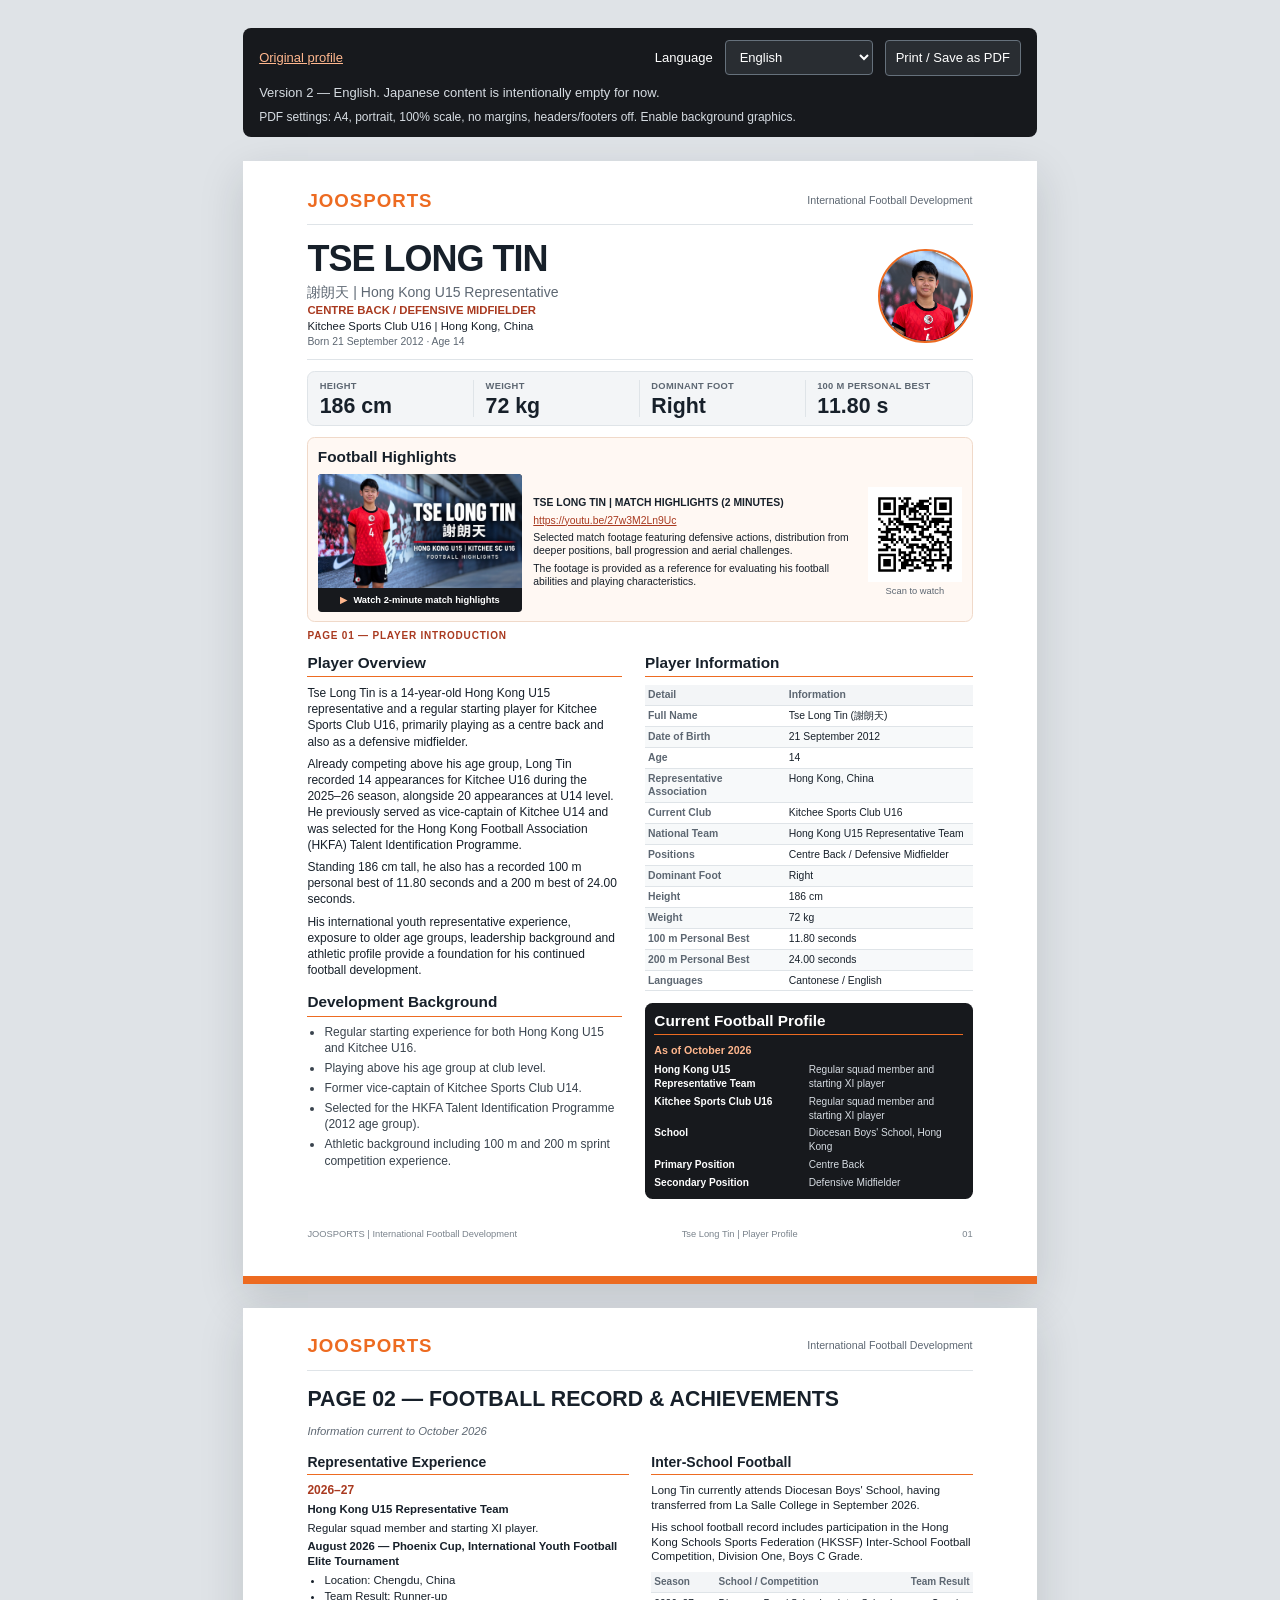
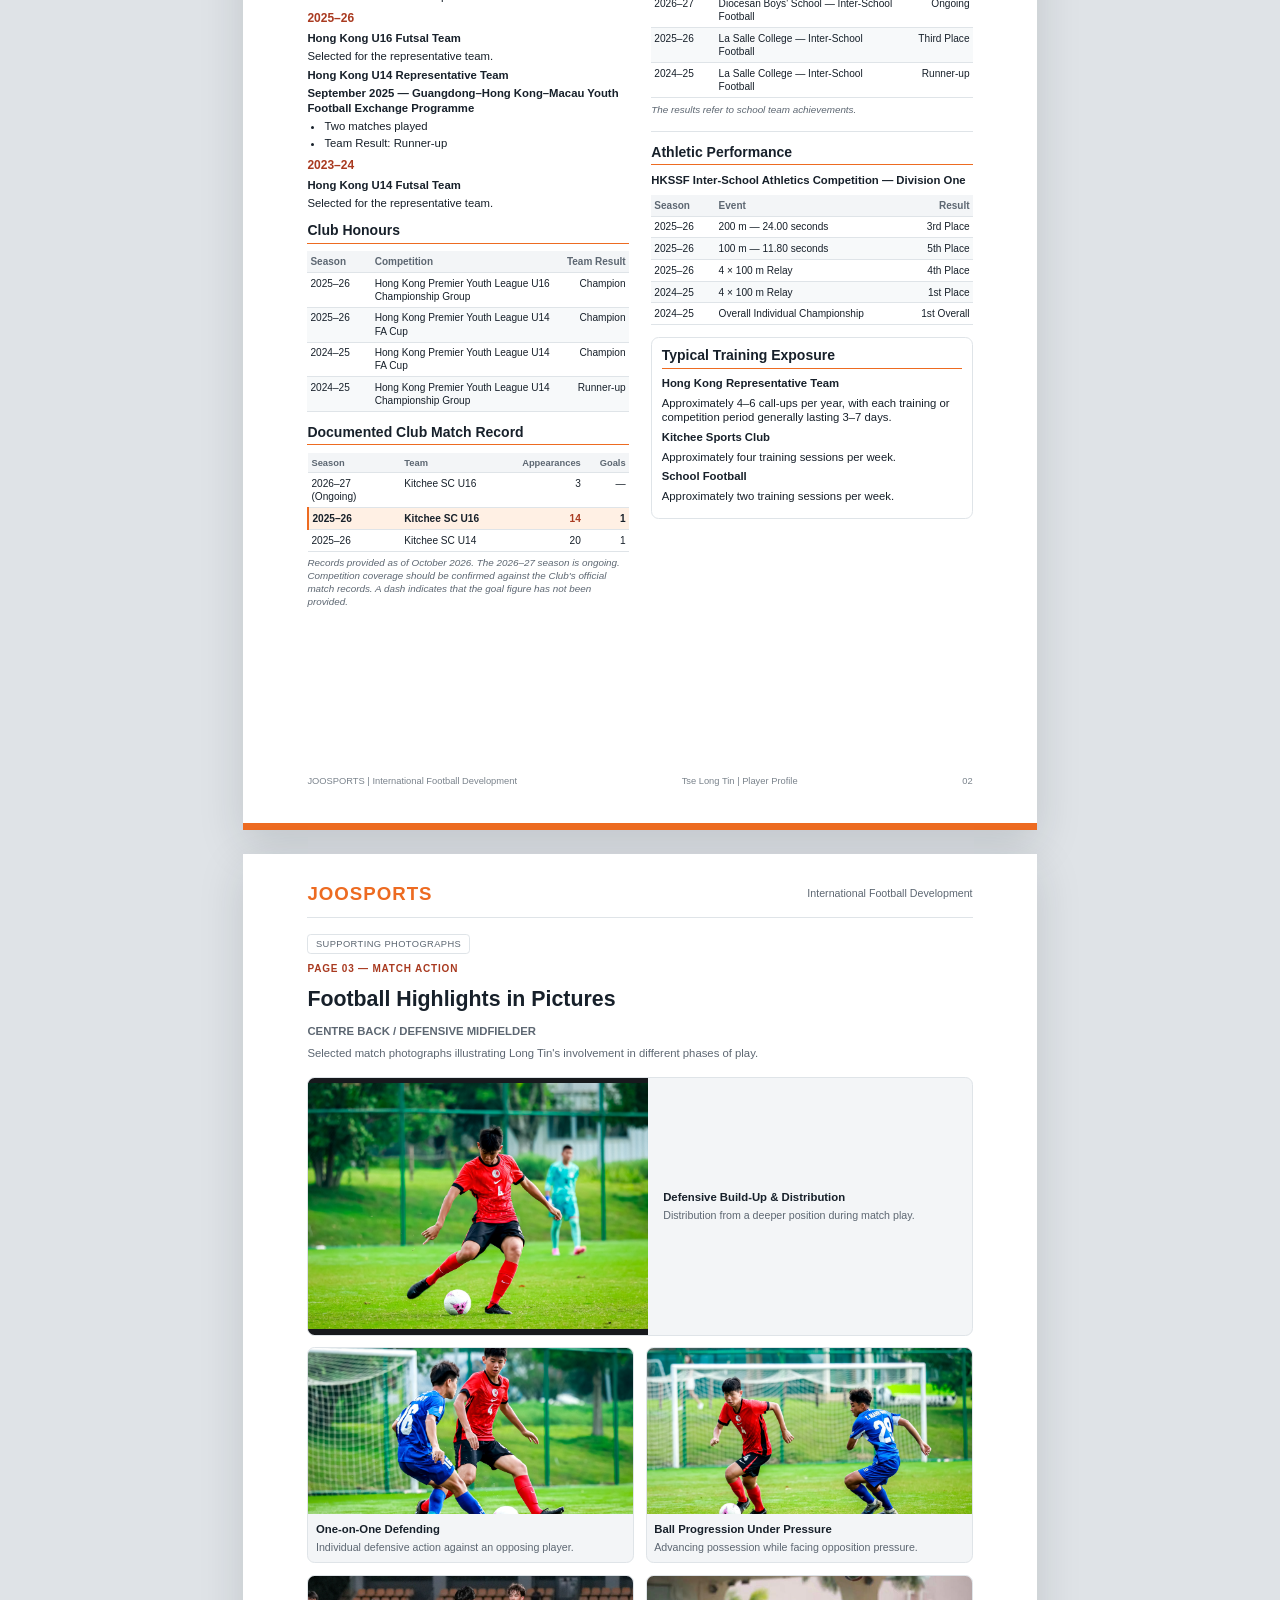
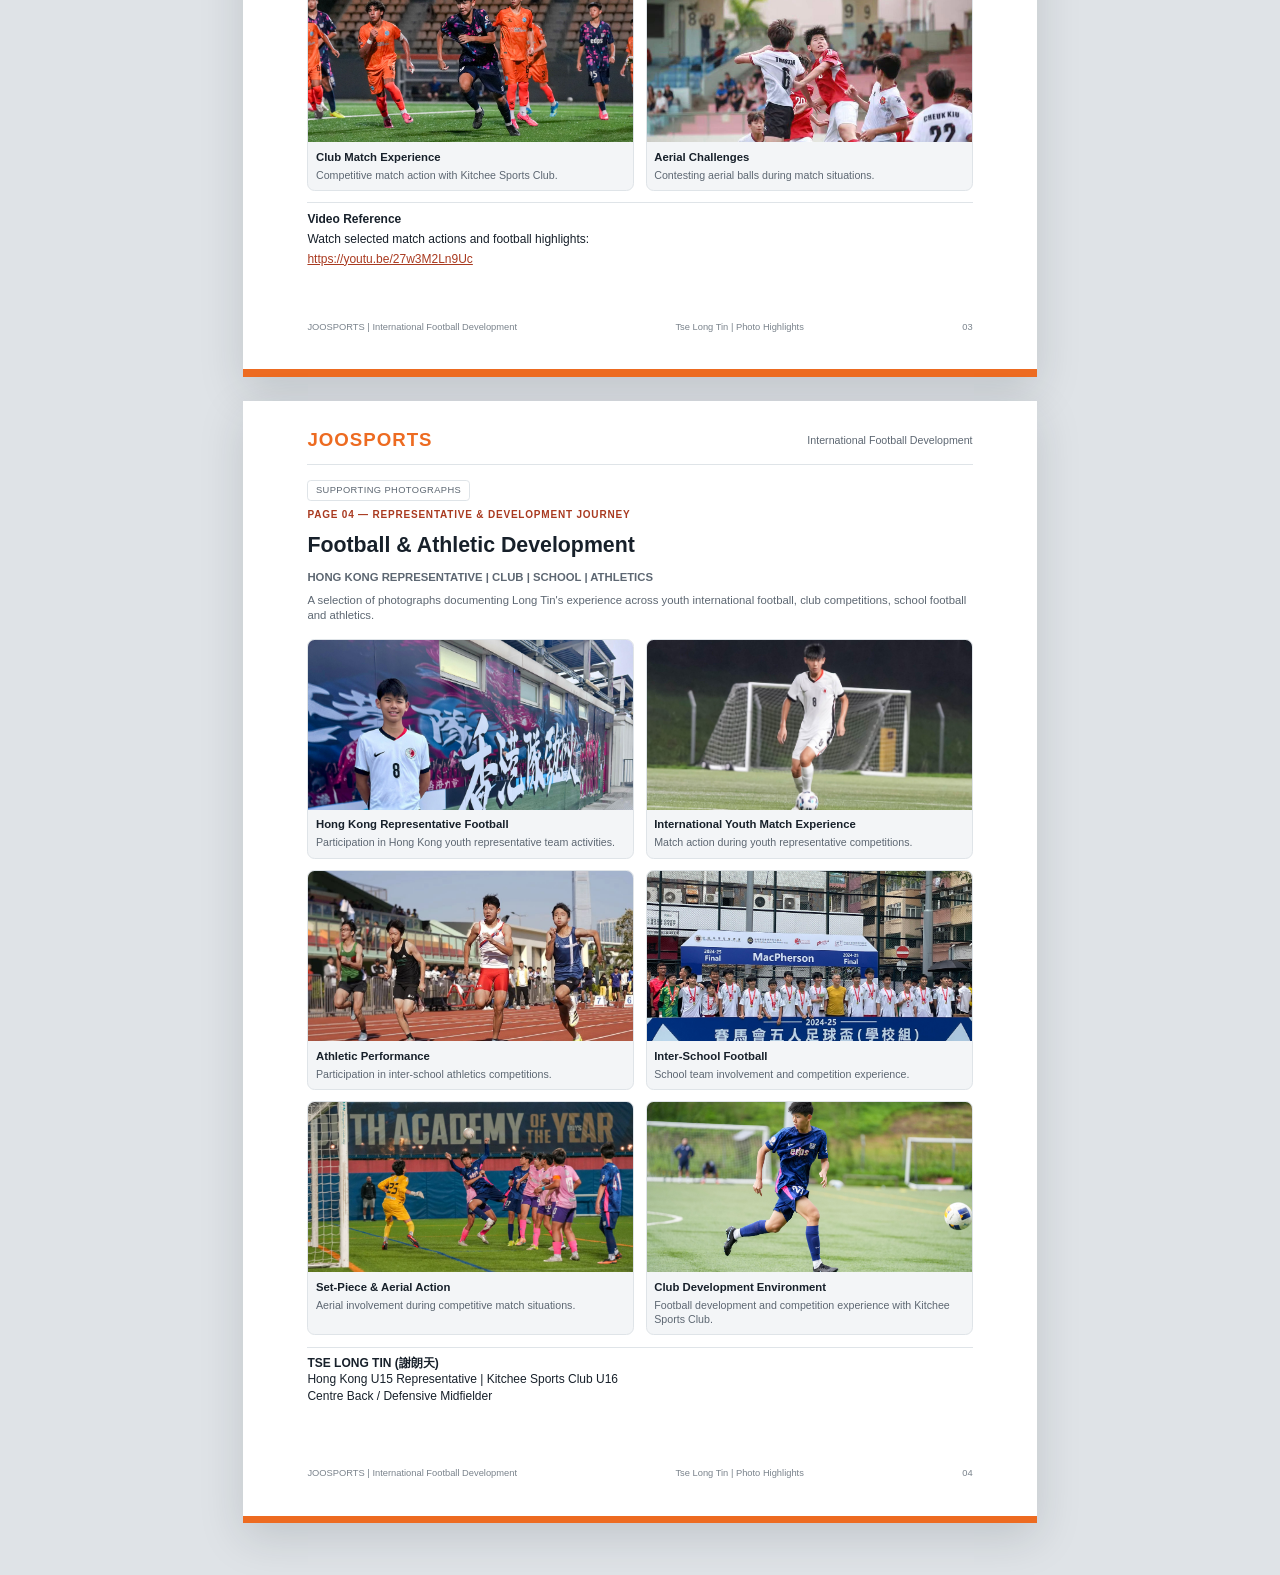
==== tse-long-tin-player-profile-v2.html @ 8e9649cf "Add football-focused English player profile v2" ====
<!doctype html>
<html lang="en">
<head>
  <meta charset="utf-8">
  <meta name="viewport" content="width=device-width, initial-scale=1">
  <title>Tse Long Tin (謝朗天) | Player Profile — Version 2</title>
  <meta name="description" content="Tse Long Tin's football profile, match highlights, representative experience, club records and photographic development journey. Hong Kong U15 representative and Kitchee Sports Club U16 player.">
  <meta name="author" content="JOOSPORTS">
  <meta name="theme-color" content="#17191d">
  <link rel="canonical" href="https://joosports.github.io/public-repo/tse-long-tin-player-profile-v2.html">
  <meta property="og:type" content="profile">
  <meta property="og:site_name" content="JOOSPORTS">
  <meta property="og:title" content="Tse Long Tin (謝朗天) | Player Profile — Version 2">
  <meta property="og:description" content="Hong Kong U15 representative | Kitchee Sports Club U16 | Centre Back / Defensive Midfielder. Match highlights and player record, October 2026.">
  <meta property="og:url" content="https://joosports.github.io/public-repo/tse-long-tin-player-profile-v2.html">
  <meta property="og:locale" content="en_HK">
  <meta property="og:image" content="https://joosports.github.io/public-repo/assets/tse-long-tin-social-preview.png">
  <meta property="og:image:width" content="1200">
  <meta property="og:image:height" content="630">
  <meta property="og:image:alt" content="Tse Long Tin — Hong Kong U15 and Kitchee U16 football player profile">
  <meta name="twitter:card" content="summary_large_image">
  <meta name="twitter:title" content="Tse Long Tin (謝朗天) | Player Profile — Version 2">
  <meta name="twitter:description" content="Football highlights, player information and development record. Hong Kong U15 representative and Kitchee Sports Club U16.">
  <meta name="twitter:image" content="https://joosports.github.io/public-repo/assets/tse-long-tin-social-preview.png">
  <script type="application/ld+json">
    {"@context":"https://schema.org","@type":"ProfilePage","url":"https://joosports.github.io/public-repo/tse-long-tin-player-profile-v2.html","name":"Tse Long Tin (謝朗天) | Player Profile — Version 2","inLanguage":"en","dateModified":"2026-10-12","mainEntity":{"@type":"Person","name":"Tse Long Tin","alternateName":"謝朗天","birthDate":"2012-09-21","height":{"@type":"QuantitativeValue","value":186,"unitCode":"CMT"},"weight":{"@type":"QuantitativeValue","value":72,"unitCode":"KGM"},"knowsLanguage":["Cantonese","English"],"image":"https://joosports.github.io/public-repo/img/tse-long-tin/tse-long-tin-headshot.png","memberOf":[{"@type":"SportsTeam","name":"Hong Kong U15 Representative Team"},{"@type":"SportsTeam","name":"Kitchee Sports Club U16"}]}}
  </script>
  <link rel="stylesheet" href="assets/joosports-document.css">
  <link rel="stylesheet" href="assets/tse-long-tin-profile-v2.css">
  <script src="assets/tse-long-tin-profile-v2.js" defer></script>
</head>
<body class="joosports-document">
  <nav class="site-controls" aria-label="Profile display controls">
    <div class="controls-row">
      <a href="tse-long-tin-player-profile.html">Original profile</a>
      <label for="language-select">Language</label>
      <select id="language-select" aria-describedby="language-status">
        <option value="en">English</option>
        <option value="ja">日本語 — pending</option>
      </select>
      <button id="print-button" type="button">Print / Save as PDF</button>
    </div>
    <p id="language-status" role="status" aria-live="polite">Version 2 — English. Japanese content is intentionally empty for now.</p>
    <p class="print-help">PDF settings: A4, portrait, 100% scale, no margins, headers/footers off. Enable background graphics.</p>
    <noscript><p>Language selection and the photo viewer require JavaScript. Browser printing still works for English.</p></noscript>
  </nav>

  <main id="profile-en" lang="en">
    <section class="joosports-page intro-page" aria-label="Player introduction">
      <header class="profile-brand" aria-label="JOOSPORTS"><span>JOOSPORTS</span><span>International Football Development</span></header>
      <div class="joosports-page__content">
        <header class="hero">
          <div>
            <h1>TSE LONG TIN</h1>
            <p class="identity">謝朗天 | Hong Kong U15 Representative</p>
            <p class="position"><strong>CENTRE BACK / DEFENSIVE MIDFIELDER</strong></p>
            <p>Kitchee Sports Club U16 | Hong Kong, China</p>
            <p class="birth-line">Born 21 September 2012 · Age 14</p>
          </div>
          <img class="player-photo" src="img/tse-long-tin/tse-long-tin-headshot.png" alt="Portrait of Tse Long Tin">
        </header>
        <dl class="player-snapshot" aria-label="Player physical and technical facts">
          <div><dt>Height</dt><dd>186 cm</dd></div>
          <div><dt>Weight</dt><dd>72 kg</dd></div>
          <div><dt>Dominant Foot</dt><dd>Right</dd></div>
          <div><dt>100 m Personal Best</dt><dd>11.80 s</dd></div>
        </dl>
        <section class="section highlights">
          <h2>Football Highlights</h2>
          <div class="highlights-layout">
            <a class="video-thumbnail" href="https://youtu.be/27w3M2Ln9Uc" aria-label="Watch Tse Long Tin's two-minute match highlights on YouTube">
              <img src="assets/tse-long-tin-highlights-preview.jpg" alt="Tse Long Tin football highlights — Hong Kong U15 and Kitchee SC U16" width="1000" height="563">
              <span class="watch-video"><span aria-hidden="true">▶</span> Watch 2-minute match highlights</span>
            </a>
            <div class="highlights-copy">
              <p><strong>TSE LONG TIN | MATCH HIGHLIGHTS (2 MINUTES)</strong></p>
              <p><a href="https://youtu.be/27w3M2Ln9Uc">https://youtu.be/27w3M2Ln9Uc</a></p>
              <p>Selected match footage featuring defensive actions, distribution from deeper positions, ball progression and aerial challenges.</p>
              <p>The footage is provided as a reference for evaluating his football abilities and playing characteristics.</p>
            </div>
            <a class="video-qr" href="https://youtu.be/27w3M2Ln9Uc" aria-label="Highlights QR code: https://youtu.be/27w3M2Ln9Uc"><img src="assets/tse-long-tin-highlights-qr.svg" alt="QR code linking to Tse Long Tin's two-minute highlights" width="120" height="120"><span>Scan to watch</span></a>
          </div>
        </section>
        <p class="eyebrow">PAGE 01 — PLAYER INTRODUCTION</p>

        <div class="columns intro-columns">
          <div>
            <section class="section">
              <h2>Player Overview</h2>
              <p>Tse Long Tin is a 14-year-old Hong Kong U15 representative and a regular starting player for Kitchee Sports Club U16, primarily playing as a centre back and also as a defensive midfielder.</p>
              <p>Already competing above his age group, Long Tin recorded 14 appearances for Kitchee U16 during the 2025–26 season, alongside 20 appearances at U14 level. He previously served as vice-captain of Kitchee U14 and was selected for the Hong Kong Football Association (HKFA) Talent Identification Programme.</p>
              <p>Standing 186 cm tall, he also has a recorded 100 m personal best of 11.80 seconds and a 200 m best of 24.00 seconds.</p>
              <p>His international youth representative experience, exposure to older age groups, leadership background and athletic profile provide a foundation for his continued football development.</p>
            </section>
            <section class="section development-background">
              <h2>Development Background</h2>
              <ul>
                <li>Regular starting experience for both Hong Kong U15 and Kitchee U16.</li>
                <li>Playing above his age group at club level.</li>
                <li>Former vice-captain of Kitchee Sports Club U14.</li>
                <li>Selected for the HKFA Talent Identification Programme (2012 age group).</li>
                <li>Athletic background including 100 m and 200 m sprint competition experience.</li>
              </ul>
            </section>
          </div>
          <div>
          <section class="section">
            <h2>Player Information</h2>
            <table class="information-table" aria-label="Player information">
              <thead><tr><th scope="col">Detail</th><th scope="col">Information</th></tr></thead>
              <tbody>
                <tr><th scope="row">Full Name</th><td>Tse Long Tin (謝朗天)</td></tr>
                <tr><th scope="row">Date of Birth</th><td>21 September 2012</td></tr>
                <tr><th scope="row">Age</th><td>14</td></tr>
                <tr><th scope="row">Representative Association</th><td>Hong Kong, China</td></tr>
                <tr><th scope="row">Current Club</th><td>Kitchee Sports Club U16</td></tr>
                <tr><th scope="row">National Team</th><td>Hong Kong U15 Representative Team</td></tr>
                <tr><th scope="row">Positions</th><td>Centre Back / Defensive Midfielder</td></tr>
                <tr><th scope="row">Dominant Foot</th><td>Right</td></tr>
                <tr><th scope="row">Height</th><td>186 cm</td></tr>
                <tr><th scope="row">Weight</th><td>72 kg</td></tr>
                <tr><th scope="row">100 m Personal Best</th><td>11.80 seconds</td></tr>
                <tr><th scope="row">200 m Personal Best</th><td>24.00 seconds</td></tr>
                <tr><th scope="row">Languages</th><td>Cantonese / English</td></tr>
              </tbody>
            </table>
          </section>
          <section class="section current-profile">
            <h2>Current Football Profile</h2>
            <p><strong>As of October 2026</strong></p>
            <dl>
              <dt>Hong Kong U15 Representative Team</dt><dd>Regular squad member and starting XI player</dd>
              <dt>Kitchee Sports Club U16</dt><dd>Regular squad member and starting XI player</dd>
              <dt>School</dt><dd>Diocesan Boys' School, Hong Kong</dd>
              <dt>Primary Position</dt><dd>Centre Back</dd>
              <dt>Secondary Position</dt><dd>Defensive Midfielder</dd>
            </dl>
          </section>
          </div>
        </div>
      </div>
      <footer class="joosports-page__footer"><span>JOOSPORTS | International Football Development</span><span>Tse Long Tin | Player Profile</span><span>01</span></footer>
    </section>

    <section class="joosports-page records-page" aria-label="Football record and achievements">
      <header class="profile-brand" aria-label="JOOSPORTS"><span>JOOSPORTS</span><span>International Football Development</span></header>
      <div class="joosports-page__content">
        <header class="page-heading"><h2>PAGE 02 — FOOTBALL RECORD &amp; ACHIEVEMENTS</h2><p><em>Information current to October 2026</em></p></header>
        <div class="columns">
          <div>
            <section class="section representative">
              <h2>Representative Experience</h2>
              <h3>2026–27</h3>
              <p><strong>Hong Kong U15 Representative Team</strong></p>
              <p>Regular squad member and starting XI player.</p>
              <p><strong>August 2026 — Phoenix Cup, International Youth Football Elite Tournament</strong></p>
              <ul><li>Location: Chengdu, China</li><li>Team Result: Runner-up</li></ul>
              <h3>2025–26</h3>
              <p><strong>Hong Kong U16 Futsal Team</strong></p>
              <p>Selected for the representative team.</p>
              <p><strong>Hong Kong U14 Representative Team</strong></p>
              <p><strong>September 2025 — Guangdong–Hong Kong–Macau Youth Football Exchange Programme</strong></p>
              <ul><li>Two matches played</li><li>Team Result: Runner-up</li></ul>
              <h3>2023–24</h3>
              <p><strong>Hong Kong U14 Futsal Team</strong></p>
              <p>Selected for the representative team.</p>
            </section>
            <section class="section">
              <h2>Club Honours</h2>
              <table aria-label="Club honours"><thead><tr><th scope="col">Season</th><th scope="col">Competition</th><th scope="col">Team Result</th></tr></thead><tbody>
                <tr><td>2025–26</td><td>Hong Kong Premier Youth League U16 Championship Group</td><td>Champion</td></tr>
                <tr><td>2025–26</td><td>Hong Kong Premier Youth League U14 FA Cup</td><td>Champion</td></tr>
                <tr><td>2024–25</td><td>Hong Kong Premier Youth League U14 FA Cup</td><td>Champion</td></tr>
                <tr><td>2024–25</td><td>Hong Kong Premier Youth League U14 Championship Group</td><td>Runner-up</td></tr>
              </tbody></table>
            </section>
            <section class="section">
              <h2>Documented Club Match Record</h2>
              <table class="match-table" aria-label="Documented club match record"><thead><tr><th scope="col">Season</th><th scope="col">Team</th><th scope="col" class="number">Appearances</th><th scope="col" class="number">Goals</th></tr></thead><tbody>
                <tr><td>2026–27 (Ongoing)</td><td>Kitchee SC U16</td><td class="number">3</td><td class="number">—</td></tr>
                <tr class="key-record"><td>2025–26</td><td>Kitchee SC U16</td><td class="number"><strong>14</strong></td><td class="number">1</td></tr>
                <tr><td>2025–26</td><td>Kitchee SC U14</td><td class="number">20</td><td class="number">1</td></tr>
              </tbody></table>
              <p class="note"><em>Records provided as of October 2026. The 2026–27 season is ongoing. Competition coverage should be confirmed against the Club's official match records. A dash indicates that the goal figure has not been provided.</em></p>
            </section>
          </div>
          <div>
            <section class="section">
              <h2>Inter-School Football</h2>
              <p>Long Tin currently attends Diocesan Boys' School, having transferred from La Salle College in September 2026.</p>
              <p>His school football record includes participation in the Hong Kong Schools Sports Federation (HKSSF) Inter-School Football Competition, Division One, Boys C Grade.</p>
              <table aria-label="Inter-school football record"><thead><tr><th scope="col">Season</th><th scope="col">School / Competition</th><th scope="col">Team Result</th></tr></thead><tbody>
                <tr><td>2026–27</td><td>Diocesan Boys' School — Inter-School Football</td><td>Ongoing</td></tr>
                <tr><td>2025–26</td><td>La Salle College — Inter-School Football</td><td>Third Place</td></tr>
                <tr><td>2024–25</td><td>La Salle College — Inter-School Football</td><td>Runner-up</td></tr>
              </tbody></table>
              <p class="note"><em>The results refer to school team achievements.</em></p>
            </section>
            <section class="section athletics-section">
              <h2>Athletic Performance</h2>
              <p><strong>HKSSF Inter-School Athletics Competition — Division One</strong></p>
              <table aria-label="Athletic performance"><thead><tr><th scope="col">Season</th><th scope="col">Event</th><th scope="col">Result</th></tr></thead><tbody>
                <tr><td>2025–26</td><td>200 m — 24.00 seconds</td><td>3rd Place</td></tr>
                <tr><td>2025–26</td><td>100 m — 11.80 seconds</td><td>5th Place</td></tr>
                <tr><td>2025–26</td><td>4 × 100 m Relay</td><td>4th Place</td></tr>
                <tr><td>2024–25</td><td>4 × 100 m Relay</td><td>1st Place</td></tr>
                <tr><td>2024–25</td><td>Overall Individual Championship</td><td>1st Overall</td></tr>
              </tbody></table>
            </section>
            <section class="section training">
              <h2>Typical Training Exposure</h2>
              <p><strong>Hong Kong Representative Team</strong></p>
              <p>Approximately 4–6 call-ups per year, with each training or competition period generally lasting 3–7 days.</p>
              <p><strong>Kitchee Sports Club</strong></p>
              <p>Approximately four training sessions per week.</p>
              <p><strong>School Football</strong></p>
              <p>Approximately two training sessions per week.</p>
            </section>
          </div>
        </div>
      </div>
      <footer class="joosports-page__footer"><span>JOOSPORTS | International Football Development</span><span>Tse Long Tin | Player Profile</span><span>02</span></footer>
    </section>

    <section class="joosports-page gallery-page" aria-label="Match action photographs">
      <header class="profile-brand" aria-label="JOOSPORTS"><span>JOOSPORTS</span><span>International Football Development</span></header>
      <div class="joosports-page__content">
        <p class="support-label">Supporting photographs</p>
        <p class="eyebrow">PAGE 03 — MATCH ACTION</p>
        <header class="page-heading"><h2>Football Highlights in Pictures</h2><p><strong>CENTRE BACK / DEFENSIVE MIDFIELDER</strong></p><p>Selected match photographs illustrating Long Tin's involvement in different phases of play.</p></header>
        <div class="photo-grid match-gallery">
          <a class="photo-card photo-feature" href="img/tse-long-tin/tse-long-tin-hong-kong-distribution.jpg" data-lightbox><figure><img src="img/tse-long-tin/tse-long-tin-hong-kong-distribution.jpg" alt="Tse Long Tin distributing the ball from a deeper position"><figcaption><h3>Defensive Build-Up &amp; Distribution</h3><p>Distribution from a deeper position during match play.</p></figcaption></figure></a>
          <a class="photo-card" href="img/tse-long-tin/tse-long-tin-one-on-one-defending.jpg" data-lightbox><figure><img src="img/tse-long-tin/tse-long-tin-one-on-one-defending.jpg" alt="Tse Long Tin defending against an opposing player"><figcaption><h3>One-on-One Defending</h3><p>Individual defensive action against an opposing player.</p></figcaption></figure></a>
          <a class="photo-card" href="img/tse-long-tin/tse-long-tin-ball-progression.jpg" data-lightbox><figure><img src="img/tse-long-tin/tse-long-tin-ball-progression.jpg" alt="Tse Long Tin advancing possession under pressure"><figcaption><h3>Ball Progression Under Pressure</h3><p>Advancing possession while facing opposition pressure.</p></figcaption></figure></a>
          <a class="photo-card" href="img/tse-long-tin/tse-long-tin-club-match-action.jpg" data-lightbox><figure><img src="img/tse-long-tin/tse-long-tin-club-match-action.jpg" alt="Tse Long Tin in competitive Kitchee club match action"><figcaption><h3>Club Match Experience</h3><p>Competitive match action with Kitchee Sports Club.</p></figcaption></figure></a>
          <a class="photo-card" href="img/tse-long-tin/tse-long-tin-school-aerial-duel.jpg" data-lightbox><figure><img src="img/tse-long-tin/tse-long-tin-school-aerial-duel.jpg" alt="Tse Long Tin contesting an aerial ball"><figcaption><h3>Aerial Challenges</h3><p>Contesting aerial balls during match situations.</p></figcaption></figure></a>
        </div>
        <section class="video-reference"><h3>Video Reference</h3><p>Watch selected match actions and football highlights:</p><a href="https://youtu.be/27w3M2Ln9Uc">https://youtu.be/27w3M2Ln9Uc</a></section>
      </div>
      <footer class="joosports-page__footer"><span>JOOSPORTS | International Football Development</span><span>Tse Long Tin | Photo Highlights</span><span>03</span></footer>
    </section>

    <section class="joosports-page gallery-page" aria-label="Representative and development journey photographs">
      <header class="profile-brand" aria-label="JOOSPORTS"><span>JOOSPORTS</span><span>International Football Development</span></header>
      <div class="joosports-page__content">
        <p class="support-label">Supporting photographs</p>
        <p class="eyebrow">PAGE 04 — REPRESENTATIVE &amp; DEVELOPMENT JOURNEY</p>
        <header class="page-heading"><h2>Football &amp; Athletic Development</h2><p><strong>HONG KONG REPRESENTATIVE | CLUB | SCHOOL | ATHLETICS</strong></p><p>A selection of photographs documenting Long Tin's experience across youth international football, club competitions, school football and athletics.</p></header>
        <div class="photo-grid journey-gallery">
          <a class="photo-card" href="img/tse-long-tin/tse-long-tin-hong-kong-team-portrait.jpg" data-lightbox><figure><img src="img/tse-long-tin/tse-long-tin-hong-kong-team-portrait.jpg" alt="Tse Long Tin in Hong Kong representative kit"><figcaption><h3>Hong Kong Representative Football</h3><p>Participation in Hong Kong youth representative team activities.</p></figcaption></figure></a>
          <a class="photo-card" href="img/tse-long-tin/tse-long-tin-hong-kong-match-control.jpg" data-lightbox><figure><img src="img/tse-long-tin/tse-long-tin-hong-kong-match-control.jpg" alt="Tse Long Tin in a youth representative match"><figcaption><h3>International Youth Match Experience</h3><p>Match action during youth representative competitions.</p></figcaption></figure></a>
          <a class="photo-card" href="img/tse-long-tin/tse-long-tin-100m-sprint.jpg" data-lightbox><figure><img src="img/tse-long-tin/tse-long-tin-100m-sprint.jpg" alt="Tse Long Tin competing in inter-school athletics"><figcaption><h3>Athletic Performance</h3><p>Participation in inter-school athletics competitions.</p></figcaption></figure></a>
          <a class="photo-card" href="img/tse-long-tin/tse-long-tin-inter-school-team-award.jpg" data-lightbox><figure><img src="img/tse-long-tin/tse-long-tin-inter-school-team-award.jpg" alt="Inter-school football team award photograph"><figcaption><h3>Inter-School Football</h3><p>School team involvement and competition experience.</p></figcaption></figure></a>
          <a class="photo-card" href="img/tse-long-tin/tse-long-tin-club-aerial-challenge.jpg" data-lightbox><figure><img src="img/tse-long-tin/tse-long-tin-club-aerial-challenge.jpg" alt="Tse Long Tin involved in an aerial challenge"><figcaption><h3>Set-Piece &amp; Aerial Action</h3><p>Aerial involvement during competitive match situations.</p></figcaption></figure></a>
          <a class="photo-card" href="img/tse-long-tin/tse-long-tin-kitchee-distribution.jpg" data-lightbox><figure><img src="img/tse-long-tin/tse-long-tin-kitchee-distribution.jpg" alt="Tse Long Tin playing in the Kitchee club environment"><figcaption><h3>Club Development Environment</h3><p>Football development and competition experience with Kitchee Sports Club.</p></figcaption></figure></a>
        </div>
        <section class="closing-profile"><p><strong>TSE LONG TIN (謝朗天)</strong><br>Hong Kong U15 Representative | Kitchee Sports Club U16<br>Centre Back / Defensive Midfielder</p></section>
      </div>
      <footer class="joosports-page__footer"><span>JOOSPORTS | International Football Development</span><span>Tse Long Tin | Photo Highlights</span><span>04</span></footer>
    </section>
  </main>
  <!-- Japanese content is intentionally empty until supplied/approved. -->
  <main id="profile-ja" lang="ja" hidden></main>

  <dialog id="photo-lightbox" aria-label="Photo viewer">
    <button class="lightbox-close" type="button" aria-label="Close photo viewer">×</button>
    <span class="lightbox-count"></span>
    <figure><img class="lightbox-image" alt=""><figcaption class="lightbox-caption"></figcaption></figure>
    <div class="lightbox-navigation"><button class="lightbox-prev" type="button" aria-label="Previous photo">←</button><button class="lightbox-next" type="button" aria-label="Next photo">→</button></div>
  </dialog>
</body>
</html>
---- assets/joosports-document.css ----
:root {
  --joosports-page-width: 215.9mm;
  --joosports-page-height: 279.4mm;
  --joosports-content-top: 46mm;
  --joosports-content-right: 25.4mm;
  --joosports-content-bottom: 19mm;
  --joosports-content-left: 25.4mm;
  --joosports-orange: #f37021;
}

html {
  background: #dfe3e7;
}

body.joosports-document {
  margin: 0;
  padding: 28px 0;
}

.joosports-page {
  position: relative;
  width: var(--joosports-page-width);
  min-height: var(--joosports-page-height);
  margin: 0 auto 24px;
  overflow: hidden;
  background: #fff;
  box-shadow: 0 14px 42px rgba(23, 32, 42, 0.15);
  print-color-adjust: exact;
  -webkit-print-color-adjust: exact;
}

.joosports-page__letterhead {
  position: absolute;
  z-index: 0;
  inset: 0;
  display: block;
  width: 100%;
  height: 100%;
  object-fit: fill;
  pointer-events: none;
  user-select: none;
}

.joosports-page__content {
  position: relative;
  z-index: 1;
  padding:
    var(--joosports-content-top)
    var(--joosports-content-right)
    var(--joosports-content-bottom)
    var(--joosports-content-left);
}

.joosports-page__footer {
  position: absolute;
  z-index: 1;
  right: var(--joosports-content-right);
  bottom: 11.5mm;
  left: var(--joosports-content-left);
  display: flex;
  align-items: center;
  justify-content: space-between;
  color: #7a838c;
  font-size: 0.65rem;
}

.joosports-page__footer > :only-child {
  margin-left: auto;
}

@media screen and (max-width: 860px) {
  html {
    background: #eef1f3;
  }

  body.joosports-document {
    padding: 0;
  }

  .joosports-page {
    width: 100%;
    min-height: 0;
    margin: 0 auto 18px;
    overflow: visible;
    box-shadow: none;
  }

  .joosports-page__letterhead {
    width: 100%;
    height: clamp(126px, 31vw, 168px);
    object-fit: cover;
    object-position: top center;
  }

  .joosports-page__content {
    padding:
      clamp(154px, 37vw, 194px)
      clamp(18px, 5vw, 36px)
      30px;
  }

  .joosports-page__footer {
    position: relative;
    right: auto;
    bottom: auto;
    left: auto;
    display: grid;
    grid-template-columns: 1fr auto;
    gap: 5px 14px;
    padding: 15px clamp(18px, 5vw, 36px) 18px;
    background: #fff;
    border-bottom: 8px solid var(--joosports-orange);
  }

  .joosports-page__footer span:nth-child(2) {
    grid-row: 2;
    grid-column: 1;
  }

  .joosports-page__footer span:last-child {
    grid-row: 1 / span 2;
    grid-column: 2;
    align-self: center;
    font-size: 0.78rem;
    font-weight: 700;
  }
}

@media screen and (max-width: 480px) {
  .joosports-page__letterhead {
    height: 120px;
  }

  .joosports-page__content {
    padding-top: 145px;
  }

  .joosports-page__footer {
    font-size: 0.6rem;
  }
}

@media print {
  @page {
    size: Letter;
    margin: 0;
  }

  html,
  body.joosports-document {
    background: #fff;
  }

  body.joosports-document {
    padding: 0;
  }

  .joosports-page {
    width: var(--joosports-page-width);
    height: var(--joosports-page-height);
    min-height: var(--joosports-page-height);
    margin: 0;
    overflow: hidden;
    break-after: page;
    page-break-after: always;
    box-shadow: none;
  }

  .joosports-page:last-child {
    page-break-after: auto;
  }
}
---- assets/tse-long-tin-profile-v2.css ----
:root {
  --joosports-page-width: 210mm;
  --joosports-page-height: 297mm;
  --joosports-content-top: 21mm;
  --joosports-content-right: 17mm;
  --joosports-content-bottom: 19mm;
  --joosports-content-left: 17mm;
  --ink: #17202a;
  --muted: #5d6772;
  --line: #dfe4e8;
  --accent: #ed6b21;
  --accent-dark: #a93a20;
}

* { box-sizing: border-box; }
[hidden] { display: none !important; }
html { font-family: "Aptos", "Segoe UI", Arial, sans-serif; color: var(--ink); }
body { font-size: 9pt; line-height: 1.35; }
h1, h2, h3, p, ul, dl, figure { margin-top: 0; }
p { margin-bottom: 2mm; }
h1 { margin-bottom: 2mm; font-size: 27pt; line-height: 1; letter-spacing: -1px; }
h2 { margin-bottom: 2mm; padding-bottom: 1mm; border-bottom: 1.5px solid var(--accent); font-size: 11.5pt; line-height: 1.2; }
h3 { margin-bottom: 1mm; font-size: 9pt; }
ul { margin-bottom: 2mm; padding-left: 4.5mm; }
li { margin-bottom: 1mm; }
a { color: var(--accent-dark); overflow-wrap: anywhere; }
.joosports-page { height: var(--joosports-page-height); }
.joosports-page::after { position: absolute; bottom: 0; left: 0; right: 0; height: 2mm; content: ""; background: var(--accent); }
.profile-brand { position: absolute; z-index: 1; top: 7mm; left: var(--joosports-content-left); right: var(--joosports-content-right); display: flex; align-items: center; justify-content: space-between; gap: 4mm; padding-bottom: 3mm; border-bottom: 1px solid var(--line); color: var(--muted); font-size: 8pt; }
.profile-brand > span:first-child { color: var(--accent); font-size: 14pt; font-weight: 850; letter-spacing: 1px; }
.joosports-page__content { height: 100%; }
.joosports-page__footer { font-size: 7pt; gap: 3mm; }
.section { margin-bottom: 3mm; break-inside: avoid; }
.columns { display: grid; grid-template-columns: minmax(0, 1fr) minmax(0, 1fr); gap: 6mm; }
.columns > * { min-width: 0; }
.hero { display: grid; grid-template-columns: minmax(0, 1fr) 25mm; gap: 5mm; align-items: center; padding-bottom: 2mm; margin-bottom: 3mm; border-bottom: 1px solid var(--line); }
.hero p { margin-bottom: 0.7mm; font-size: 8.5pt; line-height: 1.2; }
.hero .identity { color: var(--muted); font-size: 10.5pt; }
.hero .position { color: var(--accent-dark); font-size: 8.5pt; }
.hero .birth-line { color: var(--muted); font-size: 7.8pt; }
.player-photo { width: 25mm; height: 25mm; border: 2px solid var(--accent); border-radius: 50%; object-fit: cover; }
.eyebrow { margin-bottom: 3mm; color: var(--accent-dark); font-size: 7.5pt; font-weight: 800; letter-spacing: 0.8px; }
.intro-columns { grid-template-columns: minmax(0, 0.98fr) minmax(0, 1.02fr); }
.intro-page .section p { margin-bottom: 1.6mm; }
.player-snapshot { display: grid; grid-template-columns: repeat(4, minmax(0, 1fr)); margin: 0 0 3mm; padding: 2mm 0; background: #f3f5f7; border: 1px solid var(--line); border-radius: 2mm; }
.player-snapshot > div { padding: 0 3mm; border-right: 1px solid var(--line); }
.player-snapshot > div:last-child { border: 0; }
.player-snapshot dt { margin: 0 0 1mm; color: var(--muted); font-size: 7pt; letter-spacing: 0.3px; text-transform: uppercase; }
.player-snapshot dd { color: var(--ink); font-size: 16pt; font-weight: 750; line-height: 1; }
.highlights { margin-bottom: 2mm; padding: 2.5mm; border: 1px solid #f0d9c9; background: #fff8f3; border-radius: 2mm; }
.highlights h2 { border: 0; padding: 0; }
.highlights-layout { display: grid; grid-template-columns: 54mm minmax(0, 1fr) 25mm; gap: 3mm; align-items: center; }
.video-thumbnail { display: block; overflow: hidden; color: #fff; background: #17191d; border-radius: 1mm; text-decoration: none; }
.video-thumbnail > img { display: block; width: 100%; height: auto; aspect-ratio: 16 / 9; object-fit: contain; }
.watch-video { display: block; padding: 1.4mm 1mm; text-align: center; font-size: 7pt; font-weight: 700; }
.watch-video > span { padding-right: 1mm; color: #ffb78e; }
.highlights-copy { font-size: 7.8pt; line-height: 1.3; }
.intro-page .highlights-copy p { margin-bottom: 1mm; }
.highlights-copy p:last-child { margin: 0; }
.video-qr { display: block; color: var(--muted); text-align: center; font-size: 7pt; text-decoration: none; }
.video-qr img { display: block; width: 25mm; height: 25mm; background: #fff; }
.video-qr span { display: block; margin-top: 1mm; }
.development-background { margin-top: 4mm; }
.development-background li { color: #39434d; }
.current-profile { padding: 2.5mm; color: #fff; background: #17191d; border-radius: 2mm; }
.current-profile h2 { color: #fff; }
.current-profile > p { color: #ffb78e; font-size: 8pt; }
dl { margin-bottom: 0; }
dt { margin-top: 1.2mm; font-weight: 700; }
dd { margin-left: 0; color: #d6dce2; font-size: 8pt; }
.current-profile dl { display: grid; grid-template-columns: minmax(0, 0.95fr) minmax(0, 1fr); column-gap: 2mm; row-gap: 1.1mm; }
.current-profile dt { margin: 0; font-size: 7.6pt; }
.current-profile dd { font-size: 7.6pt; }
table { width: 100%; border-collapse: collapse; font-size: 8pt; line-height: 1.3; }
th, td { padding: 1.2mm 1mm; border-bottom: 1px solid var(--line); text-align: left; vertical-align: top; }
th { color: var(--muted); font-size: 7.5pt; font-weight: 700; }
thead { background: #f3f5f7; }
tbody tr:nth-child(even) { background: #f7f9fa; }
.information-table th[scope="row"] { width: 43%; }
.information-table th, .information-table td { padding: 0.85mm 0.8mm; font-size: 7.8pt; }
.number { text-align: right; }
.page-heading { margin-bottom: 4mm; }
.page-heading h2 { font-size: 16pt; border: 0; margin-bottom: 2mm; }
.page-heading > p { color: var(--muted); font-size: 8.5pt; }
.records-page { font-size: 8.5pt; line-height: 1.3; }
.records-page .section { margin-bottom: 3mm; }
.records-page h2 { font-size: 10.5pt; }
.records-page .page-heading h2 { font-size: 16pt; }
.representative h3 { margin-top: 2mm; color: var(--accent-dark); }
.representative p { margin-bottom: 1mm; }
.representative li { margin-bottom: 0.5mm; }
.records-page table { font-size: 7.6pt; }
.records-page th, .records-page td { padding: 1mm 0.8mm; }
.records-page table:not(.match-table) td:first-child { white-space: nowrap; }
.records-page table { table-layout: fixed; }
.records-page table:not(.match-table) th:first-child { width: 20%; }
.records-page table:not(.match-table) th:last-child { width: 23%; }
.records-page table:not(.match-table) td:last-child, .records-page table:not(.match-table) th:last-child { text-align: right; }
.match-table th:first-child { width: 29%; }
.match-table th:nth-child(2) { width: 31%; }
.match-table th:nth-child(3) { width: 26%; }
.match-table th:last-child { width: 14%; }
.match-table th { font-size: 7pt; }
.match-table tbody .key-record { background: #fff0e4; font-weight: 700; }
.match-table .key-record td:first-child { border-left: 2px solid var(--accent); }
.match-table .key-record .number strong { color: var(--accent-dark); }
.athletics-section { margin-top: 4mm; padding-top: 3mm; border-top: 1px solid var(--line); }
.note { margin-top: 1.5mm; color: var(--muted); font-size: 7.4pt; }
.training { padding: 2.5mm; border: 1px solid var(--line); border-radius: 2mm; }
.training p { margin-bottom: 1.3mm; }
.photo-grid { display: grid; grid-template-columns: repeat(2, minmax(0, 1fr)); gap: 3mm; }
.photo-card { display: block; border: 1px solid var(--line); border-radius: 2mm; overflow: hidden; color: var(--ink); text-decoration: none; background: #f3f5f7; cursor: zoom-in; }
.photo-card figure { margin: 0; }
.photo-card img { display: block; width: 100%; height: 44mm; object-fit: cover; }
.photo-card figcaption { padding: 2mm; }
.photo-card h3 { font-size: 8.5pt; }
.photo-card p { margin-bottom: 0; color: var(--muted); font-size: 8pt; line-height: 1.3; }
.photo-feature { grid-column: 1 / -1; }
.photo-feature figure { display: grid; grid-template-columns: minmax(0, 1.05fr) minmax(0, 1fr); }
.photo-feature img { height: 68mm; object-fit: contain; background: #17191d; }
.photo-feature figcaption { display: flex; flex-direction: column; justify-content: center; padding: 4mm; }
.journey-gallery .photo-card img { height: 45mm; }
.journey-gallery .photo-card:first-child img { object-position: center 28%; }
.video-reference, .closing-profile { margin-top: 3mm; padding: 2mm 0 0; border-top: 1px solid var(--line); }
.video-reference p { margin-bottom: 1mm; }
.closing-profile p { margin-bottom: 0; }
.support-label { display: inline-block; margin-bottom: 2mm; padding: 0.8mm 2mm; color: var(--muted); border: 1px solid var(--line); border-radius: 1mm; font-size: 7pt; text-transform: uppercase; letter-spacing: 0.4px; }
.site-controls { width: min(210mm, 100%); margin: 0 auto 24px; padding: 12px 16px; border-radius: 8px; color: #fff; background: #17191d; font-size: 13px; }
.controls-row { display: flex; gap: 12px; align-items: center; flex-wrap: wrap; }
.controls-row > a { color: #ffb78e; margin-right: auto; }
.site-controls select, .site-controls button { padding: 8px 10px; border: 1px solid #66717c; border-radius: 4px; color: #fff; background: #292d32; font: inherit; }
.site-controls button { cursor: pointer; }
.site-controls button:disabled { opacity: 0.5; cursor: not-allowed; }
.site-controls p { margin: 8px 0 0; color: #d6dce2; }
.print-help { font-size: 12px; }
button:focus-visible, select:focus-visible, a:focus-visible { outline: 3px solid var(--accent); outline-offset: 3px; }
#photo-lightbox { width: min(1000px, calc(100vw - 24px)); max-width: none; max-height: 92vh; padding: 42px 16px 16px; border: 0; border-radius: 8px; color: #fff; background: #17191d; }
#photo-lightbox::backdrop { background: rgba(0, 0, 0, 0.85); }
#photo-lightbox figure { margin: 0; text-align: center; }
.lightbox-image { display: block; max-width: 100%; max-height: 65vh; margin: auto; object-fit: contain; }
.lightbox-caption { margin: 10px 0; }
.lightbox-close { position: absolute; right: 12px; top: 8px; }
.lightbox-count { position: absolute; top: 14px; left: 16px; }
.lightbox-navigation { display: flex; justify-content: space-between; }
#photo-lightbox button { min-width: 44px; min-height: 36px; color: #fff; background: #292d32; border: 1px solid #66717c; border-radius: 4px; cursor: pointer; font: inherit; font-size: 20px; }
body.lightbox-open { overflow: hidden; }

@media screen and (max-width: 860px) {
  body { font-size: 14px; line-height: 1.5; }
  .joosports-page, .joosports-page__content { height: auto; }
  .profile-brand { position: relative; top: auto; left: auto; right: auto; padding: 16px clamp(18px, 5vw, 36px); }
  .joosports-page__content { padding: 22px clamp(18px, 5vw, 36px) 30px; }
  .columns { grid-template-columns: 1fr; gap: 14px; }
  .section { margin-bottom: 18px; }
  .site-controls { margin-bottom: 18px; border-radius: 0; }
  .hero { grid-template-columns: minmax(0, 1fr) 80px; }
  .player-photo { width: 80px; height: 80px; }
  h1 { font-size: clamp(25px, 6vw, 36px); letter-spacing: -0.5px; }
  h2, .records-page h2 { font-size: 18px; }
  h3 { font-size: 15px; }
  .identity { font-size: 14px; }
  .player-snapshot dd { font-size: 22px; }
  .player-snapshot dt { font-size: 10px; }
  .highlights-layout { grid-template-columns: minmax(0, 1fr) 96px; gap: 14px; }
  .video-thumbnail { grid-column: 1 / -1; max-width: 460px; }
  .highlights-copy { font-size: 13px; }
  .watch-video { padding: 8px; font-size: 13px; }
  .video-qr { font-size: 11px; }
  .records-page { font-size: 14px; line-height: 1.5; }
  table, .records-page table, th, .records-page th, .match-table th { font-size: 12px; }
  th, td, .records-page th, .records-page td { padding: 6px 4px; }
  .note, dd, .current-profile > p, .page-heading > p { font-size: 12px; }
  .information-table th, .information-table td, .current-profile dt, .current-profile dd { font-size: 12px; }
  .photo-card img, .photo-feature img, .journey-gallery .photo-card img { height: clamp(170px, 30vw, 260px); }
  .photo-card h3 { font-size: 13px; }
  .photo-card p { font-size: 12px; }
}
@media screen and (max-width: 600px) {
  .hero { grid-template-columns: 1fr; }
  .player-photo { grid-row: 1; }
  .photo-grid { grid-template-columns: 1fr; }
  .photo-feature figure { display: block; }
  .player-snapshot { grid-template-columns: repeat(2, minmax(0, 1fr)); row-gap: 14px; }
  .player-snapshot > div:nth-child(2) { border-right: 0; }
  .profile-brand { align-items: flex-start; }
  .profile-brand > span:last-child { max-width: 155px; text-align: right; }
  .photo-card img, .photo-feature img, .journey-gallery .photo-card img { height: 60vw; }
}
@media print {
  @page { size: A4 portrait; margin: 0; }
  .site-controls, #photo-lightbox { display: none !important; }
  .joosports-page__content { height: 100%; }
  .joosports-page:last-child { break-after: auto; page-break-after: auto; }
  .photo-card { cursor: default; }
}
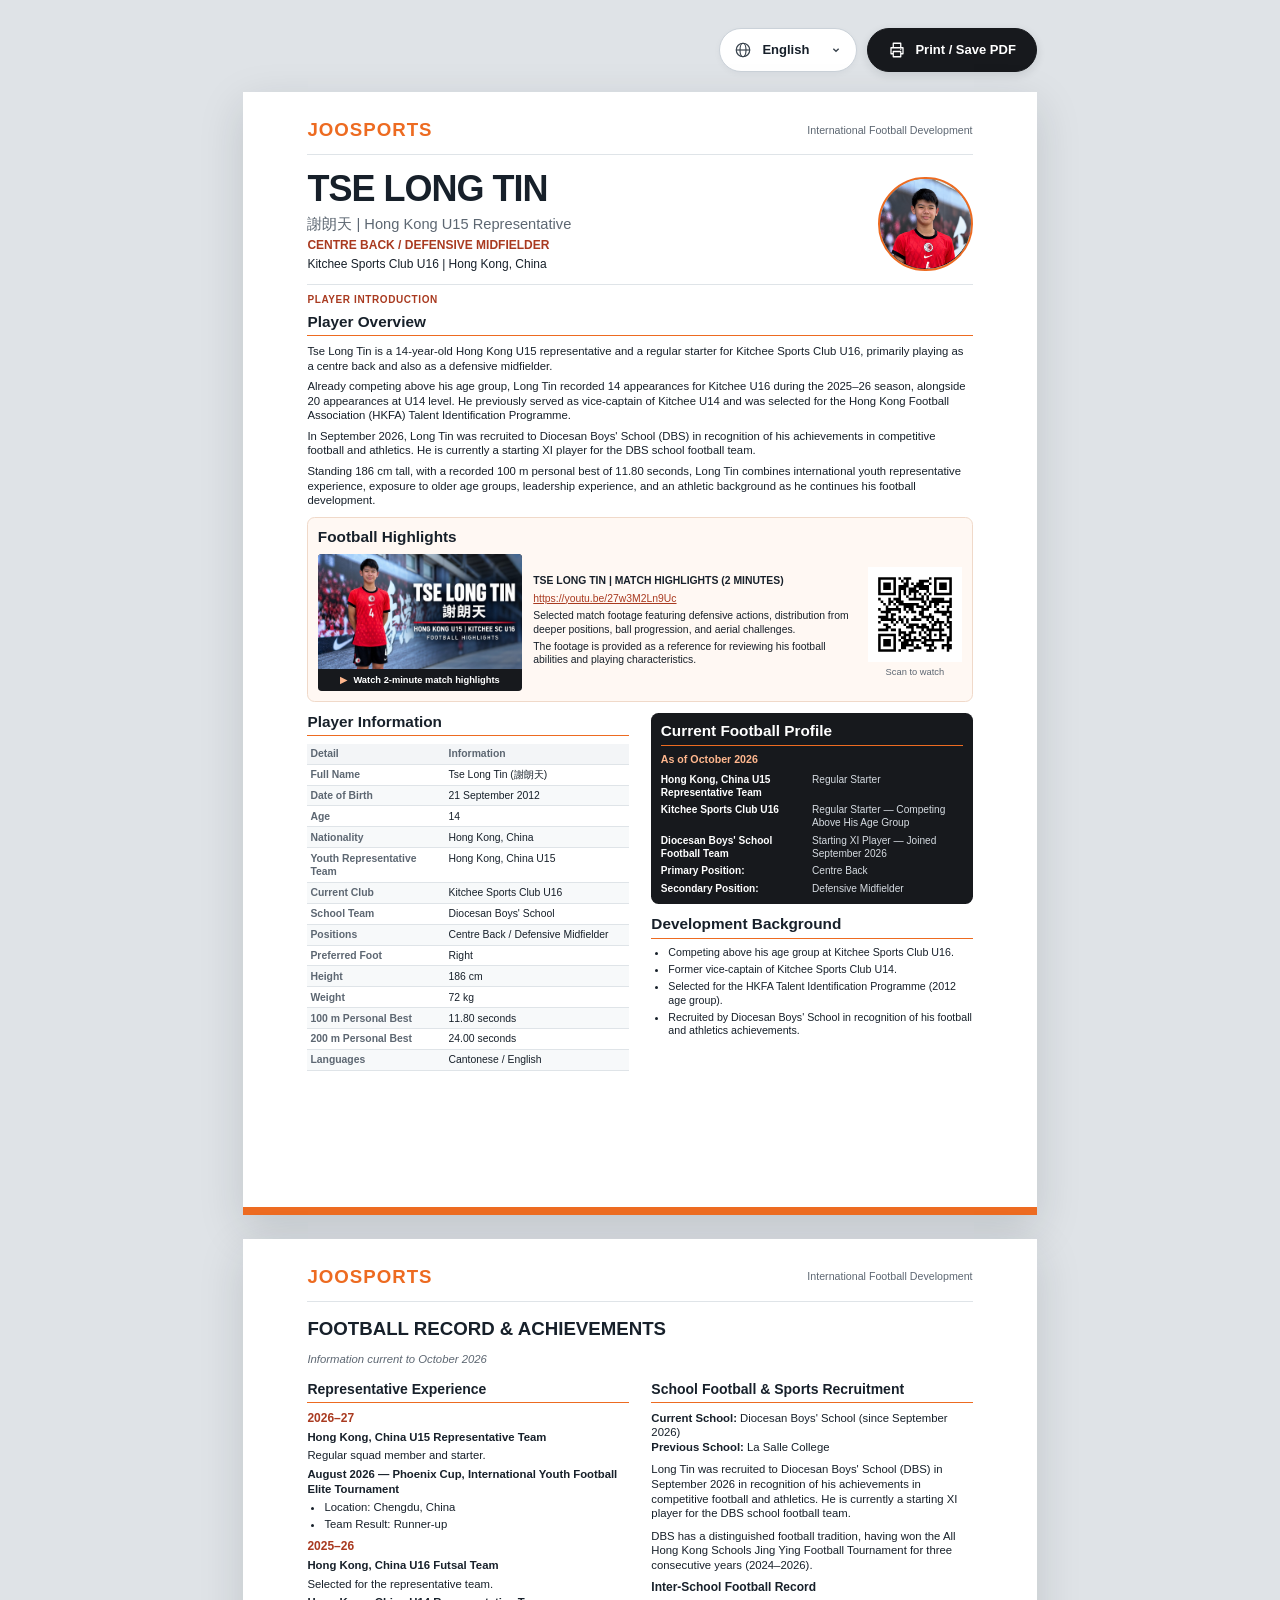
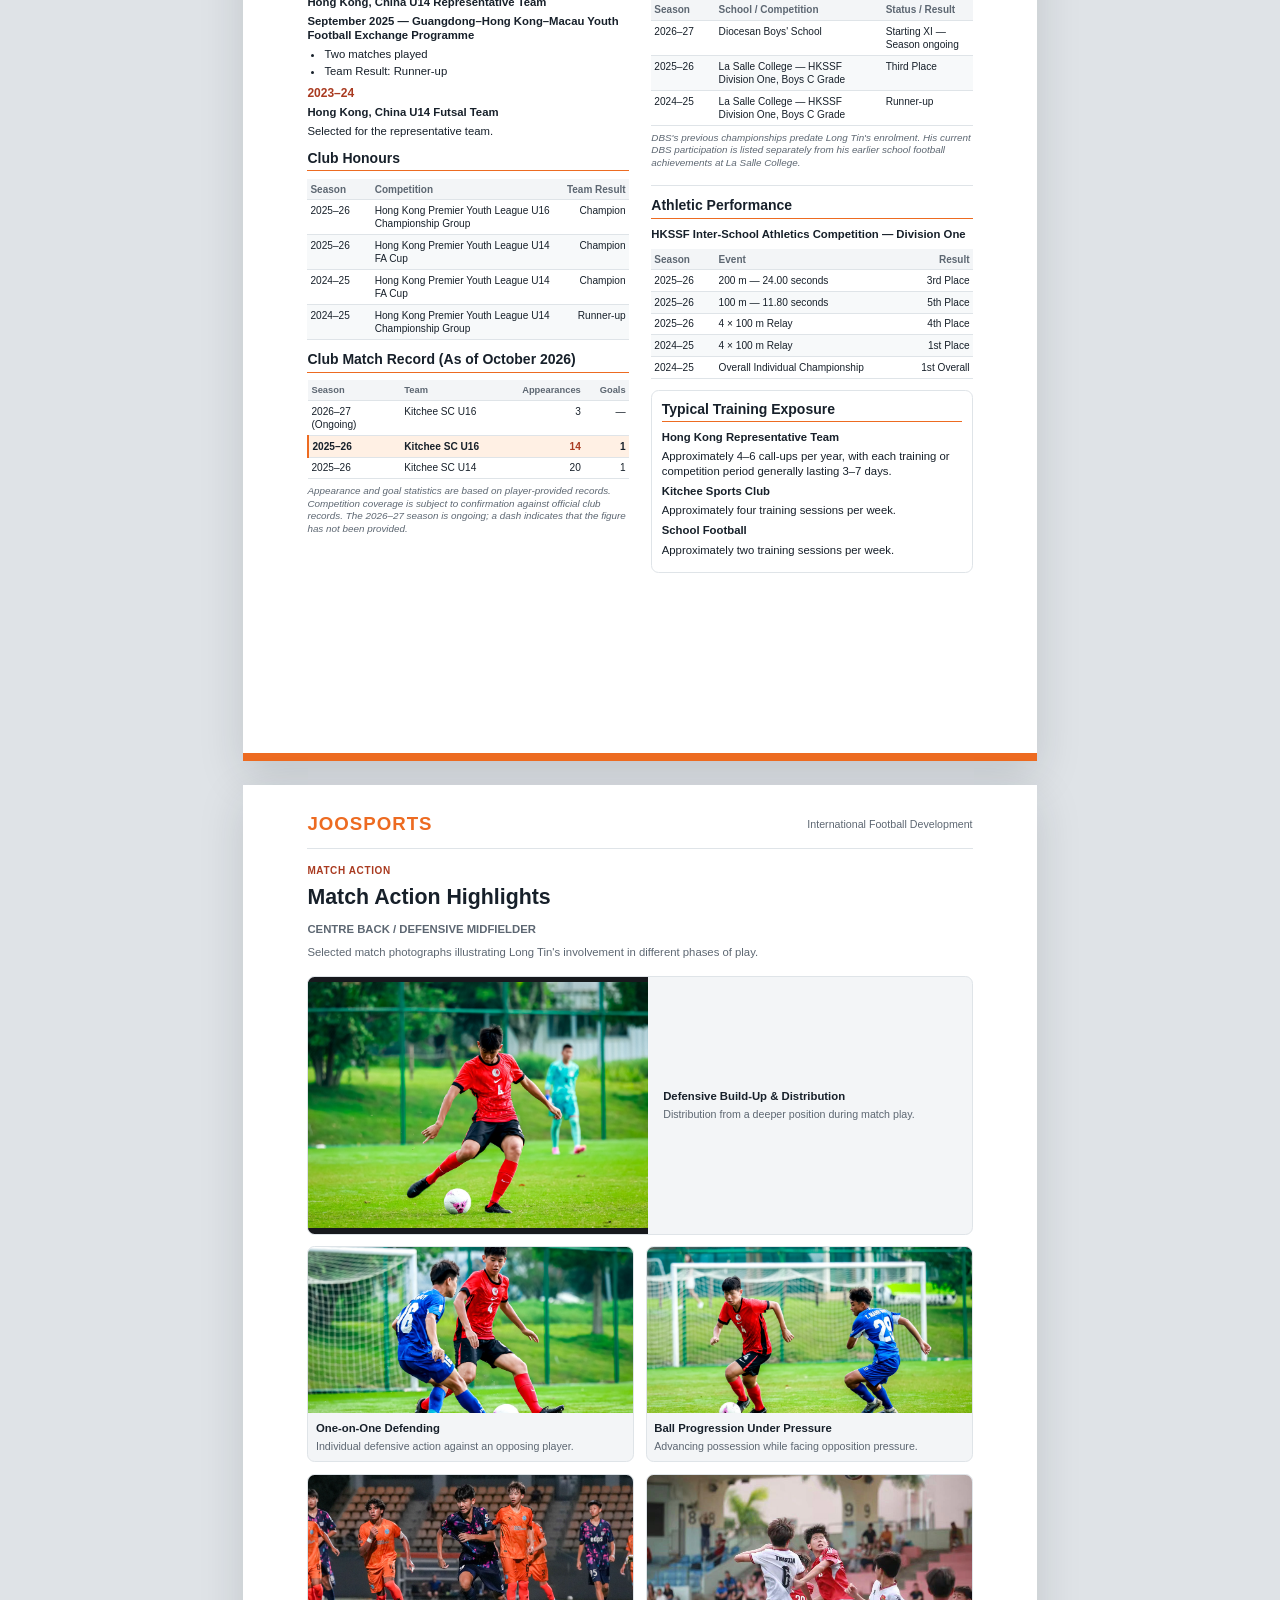
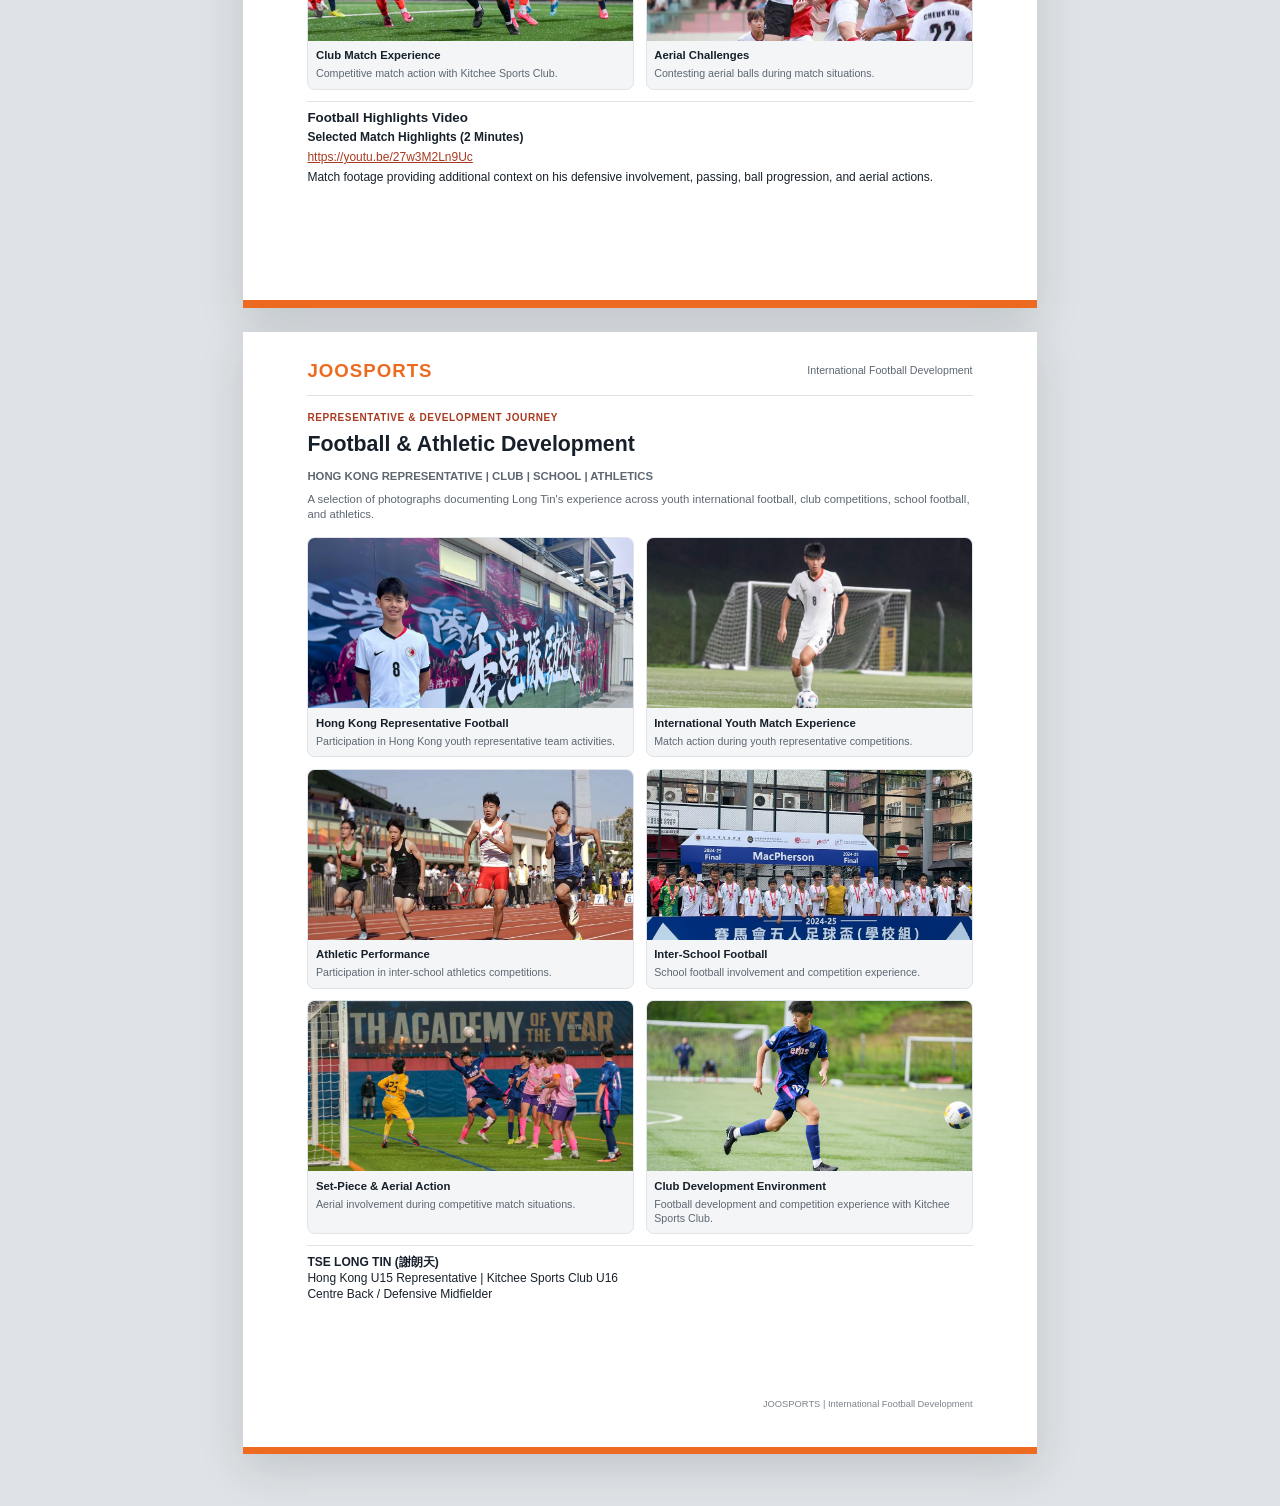
==== commit 69b4fc9a: "Update bilingual player profile v2 and modernize controls" ====
--- a/tse-long-tin-player-profile-v2.html
+++ b/tse-long-tin-player-profile-v2.html
@@ -14,6 +14,7 @@
   <meta property="og:description" content="Hong Kong U15 representative | Kitchee Sports Club U16 | Centre Back / Defensive Midfielder. Match highlights and player record, October 2026.">
   <meta property="og:url" content="https://joosports.github.io/public-repo/tse-long-tin-player-profile-v2.html">
   <meta property="og:locale" content="en_HK">
+  <meta property="og:locale:alternate" content="ja_JP">
   <meta property="og:image" content="https://joosports.github.io/public-repo/assets/tse-long-tin-social-preview.png">
   <meta property="og:image:width" content="1200">
   <meta property="og:image:height" content="630">
@@ -23,7 +24,7 @@
   <meta name="twitter:description" content="Football highlights, player information and development record. Hong Kong U15 representative and Kitchee Sports Club U16.">
   <meta name="twitter:image" content="https://joosports.github.io/public-repo/assets/tse-long-tin-social-preview.png">
   <script type="application/ld+json">
-    {"@context":"https://schema.org","@type":"ProfilePage","url":"https://joosports.github.io/public-repo/tse-long-tin-player-profile-v2.html","name":"Tse Long Tin (謝朗天) | Player Profile — Version 2","inLanguage":"en","dateModified":"2026-10-12","mainEntity":{"@type":"Person","name":"Tse Long Tin","alternateName":"謝朗天","birthDate":"2012-09-21","height":{"@type":"QuantitativeValue","value":186,"unitCode":"CMT"},"weight":{"@type":"QuantitativeValue","value":72,"unitCode":"KGM"},"knowsLanguage":["Cantonese","English"],"image":"https://joosports.github.io/public-repo/img/tse-long-tin/tse-long-tin-headshot.png","memberOf":[{"@type":"SportsTeam","name":"Hong Kong U15 Representative Team"},{"@type":"SportsTeam","name":"Kitchee Sports Club U16"}]}}
+    {"@context":"https://schema.org","@type":"ProfilePage","url":"https://joosports.github.io/public-repo/tse-long-tin-player-profile-v2.html","name":"Tse Long Tin (謝朗天) | Player Profile — Version 2","inLanguage":["en","ja"],"dateModified":"2026-10-13","mainEntity":{"@type":"Person","name":"Tse Long Tin","alternateName":"謝朗天","birthDate":"2012-09-21","height":{"@type":"QuantitativeValue","value":186,"unitCode":"CMT"},"weight":{"@type":"QuantitativeValue","value":72,"unitCode":"KGM"},"knowsLanguage":["Cantonese","English"],"image":"https://joosports.github.io/public-repo/img/tse-long-tin/tse-long-tin-headshot.png","memberOf":[{"@type":"SportsTeam","name":"Hong Kong, China U15 Representative Team"},{"@type":"SportsTeam","name":"Kitchee Sports Club U16"}]}}
   </script>
   <link rel="stylesheet" href="assets/joosports-document.css">
   <link rel="stylesheet" href="assets/tse-long-tin-profile-v2.css">
@@ -32,20 +33,21 @@
 <body class="joosports-document">
   <nav class="site-controls" aria-label="Profile display controls">
     <div class="controls-row">
-      <a href="tse-long-tin-player-profile.html">Original profile</a>
-      <label for="language-select">Language</label>
-      <select id="language-select" aria-describedby="language-status">
-        <option value="en">English</option>
-        <option value="ja">日本語 — pending</option>
-      </select>
-      <button id="print-button" type="button">Print / Save as PDF</button>
+      <div class="language-control">
+        <label class="visually-hidden" for="language-select">Language</label>
+        <svg class="language-icon" viewBox="0 0 24 24" fill="none" stroke="currentColor" stroke-width="1.6" aria-hidden="true"><circle cx="12" cy="12" r="9"/><ellipse cx="12" cy="12" rx="4" ry="9"/><path d="M3 12h18"/></svg>
+        <select id="language-select" aria-describedby="language-status">
+          <option value="en">English</option>
+          <option value="ja">日本語</option>
+        </select>
+        <svg class="language-chevron" viewBox="0 0 24 24" fill="none" stroke="currentColor" stroke-width="2" aria-hidden="true"><path d="m8 10 4 4 4-4"/></svg>
+      </div>
+      <button id="print-button" type="button"><svg viewBox="0 0 24 24" fill="none" stroke="currentColor" stroke-width="1.7" stroke-linecap="round" stroke-linejoin="round" aria-hidden="true"><path d="M7 8V3h10v5M7 17H4V9h16v8h-3M7 14h10v7H7z"/><path d="M17 11h.01"/></svg><span>Print / Save PDF</span></button>
     </div>
-    <p id="language-status" role="status" aria-live="polite">Version 2 — English. Japanese content is intentionally empty for now.</p>
-    <p class="print-help">PDF settings: A4, portrait, 100% scale, no margins, headers/footers off. Enable background graphics.</p>
-    <noscript><p>Language selection and the photo viewer require JavaScript. Browser printing still works for English.</p></noscript>
+    <p class="visually-hidden" id="language-status" role="status" aria-live="polite"></p>
   </nav>
 
-  <main id="profile-en" lang="en">
+  <main id="profile-en" class="profile-copy" lang="en">
     <section class="joosports-page intro-page" aria-label="Player introduction">
       <header class="profile-brand" aria-label="JOOSPORTS"><span>JOOSPORTS</span><span>International Football Development</span></header>
       <div class="joosports-page__content">
@@ -55,16 +57,17 @@
             <p class="identity">謝朗天 | Hong Kong U15 Representative</p>
             <p class="position"><strong>CENTRE BACK / DEFENSIVE MIDFIELDER</strong></p>
             <p>Kitchee Sports Club U16 | Hong Kong, China</p>
-            <p class="birth-line">Born 21 September 2012 · Age 14</p>
           </div>
           <img class="player-photo" src="img/tse-long-tin/tse-long-tin-headshot.png" alt="Portrait of Tse Long Tin">
         </header>
-        <dl class="player-snapshot" aria-label="Player physical and technical facts">
-          <div><dt>Height</dt><dd>186 cm</dd></div>
-          <div><dt>Weight</dt><dd>72 kg</dd></div>
-          <div><dt>Dominant Foot</dt><dd>Right</dd></div>
-          <div><dt>100 m Personal Best</dt><dd>11.80 s</dd></div>
-        </dl>
+        <p class="eyebrow">PLAYER INTRODUCTION</p>
+        <section class="section player-overview">
+          <h2>Player Overview</h2>
+          <p>Tse Long Tin is a 14-year-old Hong Kong U15 representative and a regular starter for Kitchee Sports Club U16, primarily playing as a centre back and also as a defensive midfielder.</p>
+          <p>Already competing above his age group, Long Tin recorded 14 appearances for Kitchee U16 during the 2025–26 season, alongside 20 appearances at U14 level. He previously served as vice-captain of Kitchee U14 and was selected for the Hong Kong Football Association (HKFA) Talent Identification Programme.</p>
+          <p>In September 2026, Long Tin was recruited to Diocesan Boys' School (DBS) in recognition of his achievements in competitive football and athletics. He is currently a starting XI player for the DBS school football team.</p>
+          <p>Standing 186 cm tall, with a recorded 100 m personal best of 11.80 seconds, Long Tin combines international youth representative experience, exposure to older age groups, leadership experience, and an athletic background as he continues his football development.</p>
+        </section>
         <section class="section highlights">
           <h2>Football Highlights</h2>
           <div class="highlights-layout">
@@ -75,35 +78,13 @@
             <div class="highlights-copy">
               <p><strong>TSE LONG TIN | MATCH HIGHLIGHTS (2 MINUTES)</strong></p>
               <p><a href="https://youtu.be/27w3M2Ln9Uc">https://youtu.be/27w3M2Ln9Uc</a></p>
-              <p>Selected match footage featuring defensive actions, distribution from deeper positions, ball progression and aerial challenges.</p>
-              <p>The footage is provided as a reference for evaluating his football abilities and playing characteristics.</p>
+              <p>Selected match footage featuring defensive actions, distribution from deeper positions, ball progression, and aerial challenges.</p>
+              <p>The footage is provided as a reference for reviewing his football abilities and playing characteristics.</p>
             </div>
             <a class="video-qr" href="https://youtu.be/27w3M2Ln9Uc" aria-label="Highlights QR code: https://youtu.be/27w3M2Ln9Uc"><img src="assets/tse-long-tin-highlights-qr.svg" alt="QR code linking to Tse Long Tin's two-minute highlights" width="120" height="120"><span>Scan to watch</span></a>
           </div>
         </section>
-        <p class="eyebrow">PAGE 01 — PLAYER INTRODUCTION</p>
-
         <div class="columns intro-columns">
-          <div>
-            <section class="section">
-              <h2>Player Overview</h2>
-              <p>Tse Long Tin is a 14-year-old Hong Kong U15 representative and a regular starting player for Kitchee Sports Club U16, primarily playing as a centre back and also as a defensive midfielder.</p>
-              <p>Already competing above his age group, Long Tin recorded 14 appearances for Kitchee U16 during the 2025–26 season, alongside 20 appearances at U14 level. He previously served as vice-captain of Kitchee U14 and was selected for the Hong Kong Football Association (HKFA) Talent Identification Programme.</p>
-              <p>Standing 186 cm tall, he also has a recorded 100 m personal best of 11.80 seconds and a 200 m best of 24.00 seconds.</p>
-              <p>His international youth representative experience, exposure to older age groups, leadership background and athletic profile provide a foundation for his continued football development.</p>
-            </section>
-            <section class="section development-background">
-              <h2>Development Background</h2>
-              <ul>
-                <li>Regular starting experience for both Hong Kong U15 and Kitchee U16.</li>
-                <li>Playing above his age group at club level.</li>
-                <li>Former vice-captain of Kitchee Sports Club U14.</li>
-                <li>Selected for the HKFA Talent Identification Programme (2012 age group).</li>
-                <li>Athletic background including 100 m and 200 m sprint competition experience.</li>
-              </ul>
-            </section>
-          </div>
-          <div>
           <section class="section">
             <h2>Player Information</h2>
             <table class="information-table" aria-label="Player information">
@@ -112,11 +93,12 @@
                 <tr><th scope="row">Full Name</th><td>Tse Long Tin (謝朗天)</td></tr>
                 <tr><th scope="row">Date of Birth</th><td>21 September 2012</td></tr>
                 <tr><th scope="row">Age</th><td>14</td></tr>
-                <tr><th scope="row">Representative Association</th><td>Hong Kong, China</td></tr>
+                <tr><th scope="row">Nationality</th><td>Hong Kong, China</td></tr>
+                <tr><th scope="row">Youth Representative Team</th><td>Hong Kong, China U15</td></tr>
                 <tr><th scope="row">Current Club</th><td>Kitchee Sports Club U16</td></tr>
-                <tr><th scope="row">National Team</th><td>Hong Kong U15 Representative Team</td></tr>
+                <tr><th scope="row">School Team</th><td>Diocesan Boys' School</td></tr>
                 <tr><th scope="row">Positions</th><td>Centre Back / Defensive Midfielder</td></tr>
-                <tr><th scope="row">Dominant Foot</th><td>Right</td></tr>
+                <tr><th scope="row">Preferred Foot</th><td>Right</td></tr>
                 <tr><th scope="row">Height</th><td>186 cm</td></tr>
                 <tr><th scope="row">Weight</th><td>72 kg</td></tr>
                 <tr><th scope="row">100 m Personal Best</th><td>11.80 seconds</td></tr>
@@ -125,44 +107,53 @@
               </tbody>
             </table>
           </section>
-          <section class="section current-profile">
-            <h2>Current Football Profile</h2>
-            <p><strong>As of October 2026</strong></p>
-            <dl>
-              <dt>Hong Kong U15 Representative Team</dt><dd>Regular squad member and starting XI player</dd>
-              <dt>Kitchee Sports Club U16</dt><dd>Regular squad member and starting XI player</dd>
-              <dt>School</dt><dd>Diocesan Boys' School, Hong Kong</dd>
-              <dt>Primary Position</dt><dd>Centre Back</dd>
-              <dt>Secondary Position</dt><dd>Defensive Midfielder</dd>
-            </dl>
-          </section>
-          </div>
-        </div>
-      </div>
-      <footer class="joosports-page__footer"><span>JOOSPORTS | International Football Development</span><span>Tse Long Tin | Player Profile</span><span>01</span></footer>
+          <div>
+            <section class="section current-profile">
+              <h2>Current Football Profile</h2>
+              <p><strong>As of October 2026</strong></p>
+              <dl>
+                <dt>Hong Kong, China U15 Representative Team</dt><dd>Regular Starter</dd>
+                <dt>Kitchee Sports Club U16</dt><dd>Regular Starter — Competing Above His Age Group</dd>
+                <dt>Diocesan Boys' School Football Team</dt><dd>Starting XI Player — Joined September 2026</dd>
+                <dt>Primary Position:</dt><dd>Centre Back</dd>
+                <dt>Secondary Position:</dt><dd>Defensive Midfielder</dd>
+              </dl>
+            </section>
+            <section class="section development-background">
+              <h2>Development Background</h2>
+              <ul>
+                <li>Competing above his age group at Kitchee Sports Club U16.</li>
+                <li>Former vice-captain of Kitchee Sports Club U14.</li>
+                <li>Selected for the HKFA Talent Identification Programme (2012 age group).</li>
+                <li>Recruited by Diocesan Boys' School in recognition of his football and athletics achievements.</li>
+              </ul>
+            </section>
+          </div>
+        </div>
+      </div>
     </section>
 
     <section class="joosports-page records-page" aria-label="Football record and achievements">
       <header class="profile-brand" aria-label="JOOSPORTS"><span>JOOSPORTS</span><span>International Football Development</span></header>
       <div class="joosports-page__content">
-        <header class="page-heading"><h2>PAGE 02 — FOOTBALL RECORD &amp; ACHIEVEMENTS</h2><p><em>Information current to October 2026</em></p></header>
+        <header class="page-heading"><h2>FOOTBALL RECORD &amp; ACHIEVEMENTS</h2><p><em>Information current to October 2026</em></p></header>
         <div class="columns">
           <div>
             <section class="section representative">
               <h2>Representative Experience</h2>
               <h3>2026–27</h3>
-              <p><strong>Hong Kong U15 Representative Team</strong></p>
-              <p>Regular squad member and starting XI player.</p>
+              <p><strong>Hong Kong, China U15 Representative Team</strong></p>
+              <p>Regular squad member and starter.</p>
               <p><strong>August 2026 — Phoenix Cup, International Youth Football Elite Tournament</strong></p>
               <ul><li>Location: Chengdu, China</li><li>Team Result: Runner-up</li></ul>
               <h3>2025–26</h3>
-              <p><strong>Hong Kong U16 Futsal Team</strong></p>
+              <p><strong>Hong Kong, China U16 Futsal Team</strong></p>
               <p>Selected for the representative team.</p>
-              <p><strong>Hong Kong U14 Representative Team</strong></p>
+              <p><strong>Hong Kong, China U14 Representative Team</strong></p>
               <p><strong>September 2025 — Guangdong–Hong Kong–Macau Youth Football Exchange Programme</strong></p>
               <ul><li>Two matches played</li><li>Team Result: Runner-up</li></ul>
               <h3>2023–24</h3>
-              <p><strong>Hong Kong U14 Futsal Team</strong></p>
+              <p><strong>Hong Kong, China U14 Futsal Team</strong></p>
               <p>Selected for the representative team.</p>
             </section>
             <section class="section">
@@ -174,27 +165,29 @@
                 <tr><td>2024–25</td><td>Hong Kong Premier Youth League U14 Championship Group</td><td>Runner-up</td></tr>
               </tbody></table>
             </section>
-            <section class="section">
-              <h2>Documented Club Match Record</h2>
-              <table class="match-table" aria-label="Documented club match record"><thead><tr><th scope="col">Season</th><th scope="col">Team</th><th scope="col" class="number">Appearances</th><th scope="col" class="number">Goals</th></tr></thead><tbody>
+            <section class="section match-record">
+              <h2>Club Match Record (As of October 2026)</h2>
+              <table class="match-table" aria-label="Club match record as of October 2026"><thead><tr><th scope="col">Season</th><th scope="col">Team</th><th scope="col" class="number">Appearances</th><th scope="col" class="number">Goals</th></tr></thead><tbody>
                 <tr><td>2026–27 (Ongoing)</td><td>Kitchee SC U16</td><td class="number">3</td><td class="number">—</td></tr>
                 <tr class="key-record"><td>2025–26</td><td>Kitchee SC U16</td><td class="number"><strong>14</strong></td><td class="number">1</td></tr>
                 <tr><td>2025–26</td><td>Kitchee SC U14</td><td class="number">20</td><td class="number">1</td></tr>
               </tbody></table>
-              <p class="note"><em>Records provided as of October 2026. The 2026–27 season is ongoing. Competition coverage should be confirmed against the Club's official match records. A dash indicates that the goal figure has not been provided.</em></p>
-            </section>
-          </div>
-          <div>
-            <section class="section">
-              <h2>Inter-School Football</h2>
-              <p>Long Tin currently attends Diocesan Boys' School, having transferred from La Salle College in September 2026.</p>
-              <p>His school football record includes participation in the Hong Kong Schools Sports Federation (HKSSF) Inter-School Football Competition, Division One, Boys C Grade.</p>
-              <table aria-label="Inter-school football record"><thead><tr><th scope="col">Season</th><th scope="col">School / Competition</th><th scope="col">Team Result</th></tr></thead><tbody>
-                <tr><td>2026–27</td><td>Diocesan Boys' School — Inter-School Football</td><td>Ongoing</td></tr>
-                <tr><td>2025–26</td><td>La Salle College — Inter-School Football</td><td>Third Place</td></tr>
-                <tr><td>2024–25</td><td>La Salle College — Inter-School Football</td><td>Runner-up</td></tr>
-              </tbody></table>
-              <p class="note"><em>The results refer to school team achievements.</em></p>
+              <p class="note"><em>Appearance and goal statistics are based on player-provided records. Competition coverage is subject to confirmation against official club records. The 2026–27 season is ongoing; a dash indicates that the figure has not been provided.</em></p>
+            </section>
+          </div>
+          <div>
+            <section class="section school-football">
+              <h2>School Football &amp; Sports Recruitment</h2>
+              <p><strong>Current School:</strong> Diocesan Boys' School (since September 2026)<br><strong>Previous School:</strong> La Salle College</p>
+              <p>Long Tin was recruited to Diocesan Boys' School (DBS) in September 2026 in recognition of his achievements in competitive football and athletics. He is currently a starting XI player for the DBS school football team.</p>
+              <p>DBS has a distinguished football tradition, having won the All Hong Kong Schools Jing Ying Football Tournament for three consecutive years (2024–2026).</p>
+              <h3>Inter-School Football Record</h3>
+              <table class="school-table" aria-label="Inter-school football record"><thead><tr><th scope="col">Season</th><th scope="col">School / Competition</th><th scope="col">Status / Result</th></tr></thead><tbody>
+                <tr><td>2026–27</td><td>Diocesan Boys' School</td><td>Starting XI — Season ongoing</td></tr>
+                <tr><td>2025–26</td><td>La Salle College — HKSSF Division One, Boys C Grade</td><td>Third Place</td></tr>
+                <tr><td>2024–25</td><td>La Salle College — HKSSF Division One, Boys C Grade</td><td>Runner-up</td></tr>
+              </tbody></table>
+              <p class="note"><em>DBS's previous championships predate Long Tin's enrolment. His current DBS participation is listed separately from his earlier school football achievements at La Salle College.</em></p>
             </section>
             <section class="section athletics-section">
               <h2>Athletic Performance</h2>
@@ -219,15 +212,13 @@
           </div>
         </div>
       </div>
-      <footer class="joosports-page__footer"><span>JOOSPORTS | International Football Development</span><span>Tse Long Tin | Player Profile</span><span>02</span></footer>
     </section>
 
     <section class="joosports-page gallery-page" aria-label="Match action photographs">
       <header class="profile-brand" aria-label="JOOSPORTS"><span>JOOSPORTS</span><span>International Football Development</span></header>
       <div class="joosports-page__content">
-        <p class="support-label">Supporting photographs</p>
-        <p class="eyebrow">PAGE 03 — MATCH ACTION</p>
-        <header class="page-heading"><h2>Football Highlights in Pictures</h2><p><strong>CENTRE BACK / DEFENSIVE MIDFIELDER</strong></p><p>Selected match photographs illustrating Long Tin's involvement in different phases of play.</p></header>
+        <p class="eyebrow">MATCH ACTION</p>
+        <header class="page-heading"><h2>Match Action Highlights</h2><p><strong>CENTRE BACK / DEFENSIVE MIDFIELDER</strong></p><p>Selected match photographs illustrating Long Tin's involvement in different phases of play.</p></header>
         <div class="photo-grid match-gallery">
           <a class="photo-card photo-feature" href="img/tse-long-tin/tse-long-tin-hong-kong-distribution.jpg" data-lightbox><figure><img src="img/tse-long-tin/tse-long-tin-hong-kong-distribution.jpg" alt="Tse Long Tin distributing the ball from a deeper position"><figcaption><h3>Defensive Build-Up &amp; Distribution</h3><p>Distribution from a deeper position during match play.</p></figcaption></figure></a>
           <a class="photo-card" href="img/tse-long-tin/tse-long-tin-one-on-one-defending.jpg" data-lightbox><figure><img src="img/tse-long-tin/tse-long-tin-one-on-one-defending.jpg" alt="Tse Long Tin defending against an opposing player"><figcaption><h3>One-on-One Defending</h3><p>Individual defensive action against an opposing player.</p></figcaption></figure></a>
@@ -235,32 +226,229 @@
           <a class="photo-card" href="img/tse-long-tin/tse-long-tin-club-match-action.jpg" data-lightbox><figure><img src="img/tse-long-tin/tse-long-tin-club-match-action.jpg" alt="Tse Long Tin in competitive Kitchee club match action"><figcaption><h3>Club Match Experience</h3><p>Competitive match action with Kitchee Sports Club.</p></figcaption></figure></a>
           <a class="photo-card" href="img/tse-long-tin/tse-long-tin-school-aerial-duel.jpg" data-lightbox><figure><img src="img/tse-long-tin/tse-long-tin-school-aerial-duel.jpg" alt="Tse Long Tin contesting an aerial ball"><figcaption><h3>Aerial Challenges</h3><p>Contesting aerial balls during match situations.</p></figcaption></figure></a>
         </div>
-        <section class="video-reference"><h3>Video Reference</h3><p>Watch selected match actions and football highlights:</p><a href="https://youtu.be/27w3M2Ln9Uc">https://youtu.be/27w3M2Ln9Uc</a></section>
-      </div>
-      <footer class="joosports-page__footer"><span>JOOSPORTS | International Football Development</span><span>Tse Long Tin | Photo Highlights</span><span>03</span></footer>
+        <section class="video-reference"><h2>Football Highlights Video</h2><p><strong>Selected Match Highlights (2 Minutes)</strong></p><p><a href="https://youtu.be/27w3M2Ln9Uc">https://youtu.be/27w3M2Ln9Uc</a></p><p>Match footage providing additional context on his defensive involvement, passing, ball progression, and aerial actions.</p></section>
+      </div>
     </section>
 
     <section class="joosports-page gallery-page" aria-label="Representative and development journey photographs">
       <header class="profile-brand" aria-label="JOOSPORTS"><span>JOOSPORTS</span><span>International Football Development</span></header>
       <div class="joosports-page__content">
-        <p class="support-label">Supporting photographs</p>
-        <p class="eyebrow">PAGE 04 — REPRESENTATIVE &amp; DEVELOPMENT JOURNEY</p>
-        <header class="page-heading"><h2>Football &amp; Athletic Development</h2><p><strong>HONG KONG REPRESENTATIVE | CLUB | SCHOOL | ATHLETICS</strong></p><p>A selection of photographs documenting Long Tin's experience across youth international football, club competitions, school football and athletics.</p></header>
+        <p class="eyebrow">REPRESENTATIVE &amp; DEVELOPMENT JOURNEY</p>
+        <header class="page-heading"><h2>Football &amp; Athletic Development</h2><p><strong>HONG KONG REPRESENTATIVE | CLUB | SCHOOL | ATHLETICS</strong></p><p>A selection of photographs documenting Long Tin's experience across youth international football, club competitions, school football, and athletics.</p></header>
         <div class="photo-grid journey-gallery">
           <a class="photo-card" href="img/tse-long-tin/tse-long-tin-hong-kong-team-portrait.jpg" data-lightbox><figure><img src="img/tse-long-tin/tse-long-tin-hong-kong-team-portrait.jpg" alt="Tse Long Tin in Hong Kong representative kit"><figcaption><h3>Hong Kong Representative Football</h3><p>Participation in Hong Kong youth representative team activities.</p></figcaption></figure></a>
           <a class="photo-card" href="img/tse-long-tin/tse-long-tin-hong-kong-match-control.jpg" data-lightbox><figure><img src="img/tse-long-tin/tse-long-tin-hong-kong-match-control.jpg" alt="Tse Long Tin in a youth representative match"><figcaption><h3>International Youth Match Experience</h3><p>Match action during youth representative competitions.</p></figcaption></figure></a>
           <a class="photo-card" href="img/tse-long-tin/tse-long-tin-100m-sprint.jpg" data-lightbox><figure><img src="img/tse-long-tin/tse-long-tin-100m-sprint.jpg" alt="Tse Long Tin competing in inter-school athletics"><figcaption><h3>Athletic Performance</h3><p>Participation in inter-school athletics competitions.</p></figcaption></figure></a>
-          <a class="photo-card" href="img/tse-long-tin/tse-long-tin-inter-school-team-award.jpg" data-lightbox><figure><img src="img/tse-long-tin/tse-long-tin-inter-school-team-award.jpg" alt="Inter-school football team award photograph"><figcaption><h3>Inter-School Football</h3><p>School team involvement and competition experience.</p></figcaption></figure></a>
+          <a class="photo-card" href="img/tse-long-tin/tse-long-tin-inter-school-team-award.jpg" data-lightbox><figure><img src="img/tse-long-tin/tse-long-tin-inter-school-team-award.jpg" alt="Inter-school football team award photograph"><figcaption><h3>Inter-School Football</h3><p>School football involvement and competition experience.</p></figcaption></figure></a>
           <a class="photo-card" href="img/tse-long-tin/tse-long-tin-club-aerial-challenge.jpg" data-lightbox><figure><img src="img/tse-long-tin/tse-long-tin-club-aerial-challenge.jpg" alt="Tse Long Tin involved in an aerial challenge"><figcaption><h3>Set-Piece &amp; Aerial Action</h3><p>Aerial involvement during competitive match situations.</p></figcaption></figure></a>
           <a class="photo-card" href="img/tse-long-tin/tse-long-tin-kitchee-distribution.jpg" data-lightbox><figure><img src="img/tse-long-tin/tse-long-tin-kitchee-distribution.jpg" alt="Tse Long Tin playing in the Kitchee club environment"><figcaption><h3>Club Development Environment</h3><p>Football development and competition experience with Kitchee Sports Club.</p></figcaption></figure></a>
         </div>
         <section class="closing-profile"><p><strong>TSE LONG TIN (謝朗天)</strong><br>Hong Kong U15 Representative | Kitchee Sports Club U16<br>Centre Back / Defensive Midfielder</p></section>
       </div>
-      <footer class="joosports-page__footer"><span>JOOSPORTS | International Football Development</span><span>Tse Long Tin | Photo Highlights</span><span>04</span></footer>
+      <footer class="joosports-page__footer"><span>JOOSPORTS | International Football Development</span></footer>
     </section>
   </main>
-  <!-- Japanese content is intentionally empty until supplied/approved. -->
-  <main id="profile-ja" lang="ja" hidden></main>
+  <main id="profile-ja" class="profile-copy" lang="ja" hidden>
+    <section class="joosports-page intro-page" aria-label="選手紹介">
+      <header class="profile-brand" aria-label="JOOSPORTS"><span>JOOSPORTS</span><span>International Football Development</span></header>
+      <div class="joosports-page__content">
+        <header class="hero">
+          <div>
+            <h1>TSE LONG TIN</h1>
+            <p class="identity">謝朗天 | 香港U-15代表</p>
+            <p class="position"><strong>センターバック／ボランチ（守備的ミッドフィルダー）</strong></p>
+            <p>傑志SC U-16 | 香港（中国）</p>
+          </div>
+          <img class="player-photo" src="img/tse-long-tin/tse-long-tin-headshot.png" alt="謝朗天選手のポートレート">
+        </header>
+        <p class="eyebrow">選手紹介</p>
+        <section class="section player-overview">
+          <h2>選手概要</h2>
+          <p>謝朗天（ツェ・ロンティン）は、香港U-15代表および傑志SC U-16で継続的に先発出場している14歳の選手です。主なポジションはセンターバックで、ボランチとしてもプレーします。</p>
+          <p>年上のカテゴリーでも実戦経験を積んでおり、2025–26シーズンは傑志SC U-16で14試合、U-14で20試合に出場。U-14では副キャプテンを務めたほか、香港サッカー協会（HKFA）のタレント発掘プログラムにも選出されています。</p>
+          <p>2026年9月には、サッカーおよび陸上競技での実績が評価され、Diocesan Boys' School（DBS）からの勧誘を受けて入学しました。現在は同校のサッカーチームでも先発メンバーとしてプレーしています。</p>
+          <p>身長186cmの体格に加え、100m走では11秒80の自己ベストを記録。年代別代表や年上のカテゴリーでの実戦経験、副キャプテンとしての経験、陸上競技で培った身体能力を生かし、さらなる成長を目指しています。</p>
+        </section>
+        <section class="section highlights">
+          <h2>試合ハイライト映像</h2>
+          <div class="highlights-layout">
+            <a class="video-thumbnail" href="https://youtu.be/27w3M2Ln9Uc" aria-label="謝朗天選手の試合ハイライト（約2分）をYouTubeで見る">
+              <img src="assets/tse-long-tin-highlights-preview.jpg" alt="謝朗天選手の試合ハイライト — 香港U-15代表・傑志SC U-16" width="1000" height="563">
+              <span class="watch-video"><span aria-hidden="true">▶</span> 試合ハイライト（約2分）を見る</span>
+            </a>
+            <div class="highlights-copy">
+              <p><strong>TSE LONG TIN | 試合ハイライト（約2分）</strong></p>
+              <p><a href="https://youtu.be/27w3M2Ln9Uc">https://youtu.be/27w3M2Ln9Uc</a></p>
+              <p>守備対応、後方からのパス配球、ボールの持ち運び、空中戦など、試合中のプレーを収録したハイライト映像です。</p>
+              <p>実際のプレーやプレーの特徴をご確認いただくための参考映像です。</p>
+            </div>
+            <a class="video-qr" href="https://youtu.be/27w3M2Ln9Uc" aria-label="試合ハイライトのQRコード：https://youtu.be/27w3M2Ln9Uc"><img src="assets/tse-long-tin-highlights-qr.svg" alt="謝朗天選手の試合ハイライトへアクセスするQRコード" width="120" height="120"><span>読み取って視聴</span></a>
+          </div>
+        </section>
+        <div class="columns intro-columns">
+          <section class="section">
+            <h2>選手情報</h2>
+            <table class="information-table" aria-label="選手情報">
+              <thead><tr><th scope="col">項目</th><th scope="col">内容</th></tr></thead>
+              <tbody>
+                <tr><th scope="row">氏名</th><td>謝朗天（Tse Long Tin）</td></tr>
+                <tr><th scope="row">生年月日</th><td>2012年9月21日</td></tr>
+                <tr><th scope="row">年齢</th><td>14歳</td></tr>
+                <tr><th scope="row">国籍</th><td>香港（中国）</td></tr>
+                <tr><th scope="row">年代別代表</th><td>香港U-15代表</td></tr>
+                <tr><th scope="row">所属クラブ</th><td>傑志SC U-16</td></tr>
+                <tr><th scope="row">学校サッカーチーム</th><td>Diocesan Boys' School（DBS）</td></tr>
+                <tr><th scope="row">ポジション</th><td>センターバック／ボランチ（守備的MF）</td></tr>
+                <tr><th scope="row">利き足</th><td>右足</td></tr>
+                <tr><th scope="row">身長</th><td>186cm</td></tr>
+                <tr><th scope="row">体重</th><td>72kg</td></tr>
+                <tr><th scope="row">100m走 自己ベスト</th><td>11秒80</td></tr>
+                <tr><th scope="row">200m走 自己ベスト</th><td>24秒00</td></tr>
+                <tr><th scope="row">使用言語</th><td>広東語／英語</td></tr>
+              </tbody>
+            </table>
+          </section>
+          <div>
+            <section class="section current-profile">
+              <h2>現在の所属・出場状況</h2>
+              <p><strong>2026年10月現在</strong></p>
+              <dl>
+                <dt>香港U-15代表</dt><dd>継続的に先発出場</dd>
+                <dt>傑志SC U-16</dt><dd>継続的に先発出場（年上のカテゴリー）</dd>
+                <dt>Diocesan Boys' School（DBS）サッカーチーム</dt><dd>先発メンバーとして出場（2026年9月加入）</dd>
+                <dt>主なポジション：</dt><dd>センターバック</dd>
+                <dt>その他のポジション：</dt><dd>ボランチ（守備的ミッドフィルダー）</dd>
+              </dl>
+            </section>
+            <section class="section development-background">
+              <h2>主な競技経歴・実績</h2>
+              <ul>
+                <li>傑志SC U-16で年上のカテゴリーにおける実戦経験を積んでいる</li>
+                <li>傑志SC U-14で副キャプテンを経験</li>
+                <li>香港サッカー協会（HKFA）のタレント発掘プログラム（2012年生まれ対象）に選出</li>
+                <li>サッカーおよび陸上競技での実績が評価され、Diocesan Boys' School（DBS）からの勧誘を受けて入学</li>
+              </ul>
+            </section>
+          </div>
+        </div>
+      </div>
+    </section>
+
+    <section class="joosports-page records-page" aria-label="代表歴・競技実績">
+      <header class="profile-brand" aria-label="JOOSPORTS"><span>JOOSPORTS</span><span>International Football Development</span></header>
+      <div class="joosports-page__content">
+        <header class="page-heading"><h2>代表歴・競技実績</h2><p><em>2026年10月現在の情報</em></p></header>
+        <div class="columns">
+          <div>
+            <section class="section representative">
+              <h2>年代別代表歴</h2>
+              <h3>2026–27シーズン</h3>
+              <p><strong>香港U-15代表</strong></p>
+              <p>代表メンバーとして継続的に招集され、先発出場。</p>
+              <p><strong>2026年8月 — Phoenix Cup 国際ユースサッカーエリート大会</strong></p>
+              <ul><li>開催地：中国・成都</li><li>チーム成績：準優勝</li></ul>
+              <h3>2025–26シーズン</h3>
+              <p><strong>香港U-16フットサル代表</strong></p>
+              <p>代表メンバーに選出。</p>
+              <p><strong>香港U-14代表</strong></p>
+              <p><strong>2025年9月 — 広東・香港・マカオ青少年サッカー交流大会</strong></p>
+              <ul><li>出場試合数：2試合</li><li>チーム成績：準優勝</li></ul>
+              <h3>2023–24シーズン</h3>
+              <p><strong>香港U-14フットサル代表</strong></p>
+              <p>代表メンバーに選出。</p>
+            </section>
+            <section class="section">
+              <h2>クラブでの主な実績</h2>
+              <table aria-label="クラブでの主な実績"><thead><tr><th scope="col">シーズン</th><th scope="col">大会</th><th scope="col">チーム成績</th></tr></thead><tbody>
+                <tr><td>2025–26</td><td>香港プレミアユースリーグ U-16 チャンピオンシップグループ</td><td>優勝</td></tr>
+                <tr><td>2025–26</td><td>香港プレミアユースリーグ U-14 FAカップ</td><td>優勝</td></tr>
+                <tr><td>2024–25</td><td>香港プレミアユースリーグ U-14 FAカップ</td><td>優勝</td></tr>
+                <tr><td>2024–25</td><td>香港プレミアユースリーグ U-14 チャンピオンシップグループ</td><td>準優勝</td></tr>
+              </tbody></table>
+            </section>
+            <section class="section match-record">
+              <h2>クラブ出場記録（2026年10月現在）</h2>
+              <table class="match-table" aria-label="クラブ出場記録（2026年10月現在）"><thead><tr><th scope="col">シーズン</th><th scope="col">所属チーム</th><th scope="col" class="number">出場試合数</th><th scope="col" class="number">得点</th></tr></thead><tbody>
+                <tr><td>2026–27（進行中）</td><td>傑志SC U-16</td><td class="number">3</td><td class="number">—</td></tr>
+                <tr class="key-record"><td>2025–26</td><td>傑志SC U-16</td><td class="number"><strong>14</strong></td><td class="number">1</td></tr>
+                <tr><td>2025–26</td><td>傑志SC U-14</td><td class="number">20</td><td class="number">1</td></tr>
+              </tbody></table>
+              <p class="note"><em>出場試合数および得点数は、選手側から提供された記録に基づいています。集計対象となる大会については、クラブの公式記録との照合が必要です。2026–27シーズンは進行中であり、「—」は得点数未確認を示します。</em></p>
+            </section>
+          </div>
+          <div>
+            <section class="section school-football">
+              <h2>学校サッカー・DBS入学経緯</h2>
+              <p><strong>現在の学校：</strong> Diocesan Boys' School（DBS／2026年9月入学）<br><strong>以前の学校：</strong> La Salle College（ラ・サール・カレッジ）</p>
+              <p>朗天選手は、サッカーおよび陸上競技での優れた実績が評価され、2026年9月にDiocesan Boys' School（DBS）からの勧誘を受けて入学しました。現在は同校サッカーチームの先発メンバーとしてプレーしています。</p>
+              <p>DBSは香港の学校サッカー界で実績のある学校で、全香港学界精英サッカー大会（All Hong Kong Schools Jing Ying Football Tournament）では、2024年から2026年まで3年連続で優勝しています。</p>
+              <h3>学校サッカー出場・競技実績</h3>
+              <table class="school-table" aria-label="学校サッカー出場・競技実績"><thead><tr><th scope="col">シーズン</th><th scope="col">学校・大会</th><th scope="col">出場状況・成績</th></tr></thead><tbody>
+                <tr><td>2026–27</td><td>Diocesan Boys' School</td><td>先発メンバー／シーズン進行中</td></tr>
+                <tr><td>2025–26</td><td>La Salle College — HKSSF校際サッカー大会 ディビジョン1・男子Cグレード</td><td>3位</td></tr>
+                <tr><td>2024–25</td><td>La Salle College — HKSSF校際サッカー大会 ディビジョン1・男子Cグレード</td><td>準優勝</td></tr>
+              </tbody></table>
+              <p class="note"><em>DBSの過去の優勝実績は、朗天選手の入学以前の学校チームとしての成績です。現在のDBSでの活動と、La Salle College在籍時の実績は区別して記載しています。</em></p>
+            </section>
+            <section class="section athletics-section">
+              <h2>陸上競技実績</h2>
+              <p><strong>香港学校体育連盟（HKSSF）校際陸上競技大会 — ディビジョン1</strong></p>
+              <table aria-label="陸上競技実績"><thead><tr><th scope="col">シーズン</th><th scope="col">種目・記録</th><th scope="col">成績</th></tr></thead><tbody>
+                <tr><td>2025–26</td><td>200m走 — 24秒00</td><td>3位</td></tr>
+                <tr><td>2025–26</td><td>100m走 — 11秒80</td><td>5位</td></tr>
+                <tr><td>2025–26</td><td>4×100mリレー</td><td>4位</td></tr>
+                <tr><td>2024–25</td><td>4×100mリレー</td><td>優勝</td></tr>
+                <tr><td>2024–25</td><td>個人総合</td><td>総合1位</td></tr>
+              </tbody></table>
+            </section>
+            <section class="section training">
+              <h2>通常のトレーニング活動</h2>
+              <p><strong>香港年代別代表</strong></p>
+              <p>年間約4～6回の代表招集。1回の招集期間は通常3～7日間程度で、トレーニングや大会に参加。</p>
+              <p><strong>傑志SC</strong></p>
+              <p>週約4回のトレーニング。</p>
+              <p><strong>学校サッカー</strong></p>
+              <p>週約2回のトレーニング。</p>
+            </section>
+          </div>
+        </div>
+      </div>
+    </section>
+
+    <section class="joosports-page gallery-page" aria-label="試合中のプレー">
+      <header class="profile-brand" aria-label="JOOSPORTS"><span>JOOSPORTS</span><span>International Football Development</span></header>
+      <div class="joosports-page__content">
+        <p class="eyebrow">試合中のプレー</p>
+        <header class="page-heading"><h2>写真で見るプレー</h2><p><strong>センターバック／ボランチ</strong></p><p>試合中のさまざまな局面における朗天選手のプレーを紹介します。</p></header>
+        <div class="photo-grid match-gallery">
+          <a class="photo-card photo-feature" href="img/tse-long-tin/tse-long-tin-hong-kong-distribution.jpg" data-lightbox><figure><img src="img/tse-long-tin/tse-long-tin-hong-kong-distribution.jpg" alt="後方からパスを配球する謝朗天選手"><figcaption><h3>最終ラインからのビルドアップ・パス配球</h3><p>後方のポジションからパスを配球する場面。</p></figcaption></figure></a>
+          <a class="photo-card" href="img/tse-long-tin/tse-long-tin-one-on-one-defending.jpg" data-lightbox><figure><img src="img/tse-long-tin/tse-long-tin-one-on-one-defending.jpg" alt="1対1で守備対応する謝朗天選手"><figcaption><h3>1対1の守備対応</h3><p>相手選手との1対1の守備場面。</p></figcaption></figure></a>
+          <a class="photo-card" href="img/tse-long-tin/tse-long-tin-ball-progression.jpg" data-lightbox><figure><img src="img/tse-long-tin/tse-long-tin-ball-progression.jpg" alt="プレッシャー下でボールを運ぶ謝朗天選手"><figcaption><h3>プレッシャー下でのボールの持ち運び</h3><p>相手のプレッシャーを受けながらボールを前進させる場面。</p></figcaption></figure></a>
+          <a class="photo-card" href="img/tse-long-tin/tse-long-tin-club-match-action.jpg" data-lightbox><figure><img src="img/tse-long-tin/tse-long-tin-club-match-action.jpg" alt="傑志SCの公式戦でプレーする謝朗天選手"><figcaption><h3>クラブ公式戦でのプレー</h3><p>傑志SCでの公式戦におけるプレー場面。</p></figcaption></figure></a>
+          <a class="photo-card" href="img/tse-long-tin/tse-long-tin-school-aerial-duel.jpg" data-lightbox><figure><img src="img/tse-long-tin/tse-long-tin-school-aerial-duel.jpg" alt="空中戦で競り合う謝朗天選手"><figcaption><h3>空中戦</h3><p>試合中の空中での競り合い。</p></figcaption></figure></a>
+        </div>
+        <section class="video-reference"><h2>試合ハイライト映像</h2><p><strong>試合ハイライト（約2分）</strong></p><p><a href="https://youtu.be/27w3M2Ln9Uc">https://youtu.be/27w3M2Ln9Uc</a></p><p>守備への関与、パス配球、ボールの持ち運び、空中戦など、実際の試合におけるプレーをご確認いただけます。</p></section>
+      </div>
+    </section>
+
+    <section class="joosports-page gallery-page" aria-label="代表活動・育成の歩み">
+      <header class="profile-brand" aria-label="JOOSPORTS"><span>JOOSPORTS</span><span>International Football Development</span></header>
+      <div class="joosports-page__content">
+        <p class="eyebrow">代表活動・育成の歩み</p>
+        <header class="page-heading"><h2>サッカー・陸上競技での活動</h2><p><strong>香港代表｜クラブ｜学校サッカー｜陸上競技</strong></p><p>香港の年代別代表、クラブ公式戦、学校サッカー、陸上競技など、これまでの競技活動を写真で紹介します。</p></header>
+        <div class="photo-grid journey-gallery">
+          <a class="photo-card" href="img/tse-long-tin/tse-long-tin-hong-kong-team-portrait.jpg" data-lightbox><figure><img src="img/tse-long-tin/tse-long-tin-hong-kong-team-portrait.jpg" alt="香港代表ユニフォーム姿の謝朗天選手"><figcaption><h3>香港年代別代表での活動</h3><p>香港の年代別代表チームにおける活動。</p></figcaption></figure></a>
+          <a class="photo-card" href="img/tse-long-tin/tse-long-tin-hong-kong-match-control.jpg" data-lightbox><figure><img src="img/tse-long-tin/tse-long-tin-hong-kong-match-control.jpg" alt="国際ユース大会でプレーする謝朗天選手"><figcaption><h3>国際ユース大会でのプレー</h3><p>年代別代表として参加した国際大会での試合場面。</p></figcaption></figure></a>
+          <a class="photo-card" href="img/tse-long-tin/tse-long-tin-100m-sprint.jpg" data-lightbox><figure><img src="img/tse-long-tin/tse-long-tin-100m-sprint.jpg" alt="学校対抗の陸上競技大会に出場する謝朗天選手"><figcaption><h3>陸上競技での実績</h3><p>学校対抗の陸上競技大会への出場。</p></figcaption></figure></a>
+          <a class="photo-card" href="img/tse-long-tin/tse-long-tin-inter-school-team-award.jpg" data-lightbox><figure><img src="img/tse-long-tin/tse-long-tin-inter-school-team-award.jpg" alt="学校サッカーチームの集合写真"><figcaption><h3>学校サッカーでの活動</h3><p>学校サッカーチームでの活動および大会出場経験。</p></figcaption></figure></a>
+          <a class="photo-card" href="img/tse-long-tin/tse-long-tin-club-aerial-challenge.jpg" data-lightbox><figure><img src="img/tse-long-tin/tse-long-tin-club-aerial-challenge.jpg" alt="試合中の空中戦に関与する謝朗天選手"><figcaption><h3>セットプレー・空中戦</h3><p>試合中のセットプレーや空中戦でのプレー。</p></figcaption></figure></a>
+          <a class="photo-card" href="img/tse-long-tin/tse-long-tin-kitchee-distribution.jpg" data-lightbox><figure><img src="img/tse-long-tin/tse-long-tin-kitchee-distribution.jpg" alt="傑志SCでプレーする謝朗天選手"><figcaption><h3>クラブでの育成環境</h3><p>傑志SCでのトレーニングおよび公式戦での経験。</p></figcaption></figure></a>
+        </div>
+        <section class="closing-profile"><p><strong>TSE LONG TIN（謝朗天）</strong><br>香港U-15代表｜傑志SC U-16<br>センターバック／ボランチ（守備的ミッドフィルダー）</p></section>
+      </div>
+      <footer class="joosports-page__footer"><span>JOOSPORTS | International Football Development</span></footer>
+    </section>
+  </main>
 
   <dialog id="photo-lightbox" aria-label="Photo viewer">
     <button class="lightbox-close" type="button" aria-label="Close photo viewer">×</button>
--- a/assets/tse-long-tin-profile-v2.css
+++ b/assets/tse-long-tin-profile-v2.css
@@ -33,51 +33,51 @@
 .section { margin-bottom: 3mm; break-inside: avoid; }
 .columns { display: grid; grid-template-columns: minmax(0, 1fr) minmax(0, 1fr); gap: 6mm; }
 .columns > * { min-width: 0; }
-.hero { display: grid; grid-template-columns: minmax(0, 1fr) 25mm; gap: 5mm; align-items: center; padding-bottom: 2mm; margin-bottom: 3mm; border-bottom: 1px solid var(--line); }
-.hero p { margin-bottom: 0.7mm; font-size: 8.5pt; line-height: 1.2; }
-.hero .identity { color: var(--muted); font-size: 10.5pt; }
-.hero .position { color: var(--accent-dark); font-size: 8.5pt; }
-.hero .birth-line { color: var(--muted); font-size: 7.8pt; }
-.player-photo { width: 25mm; height: 25mm; border: 2px solid var(--accent); border-radius: 50%; object-fit: cover; }
-.eyebrow { margin-bottom: 3mm; color: var(--accent-dark); font-size: 7.5pt; font-weight: 800; letter-spacing: 0.8px; }
-.intro-columns { grid-template-columns: minmax(0, 0.98fr) minmax(0, 1.02fr); }
-.intro-page .section p { margin-bottom: 1.6mm; }
+.hero { display: grid; grid-template-columns: minmax(0, 1fr) 32mm; gap: 5mm; align-items: center; padding-bottom: 3mm; margin-bottom: 4mm; border-bottom: 1px solid var(--line); }
+.hero h1 { font-size: 30pt; }
+.hero p { margin-bottom: 1mm; font-size: 9pt; line-height: 1.3; }
+.hero .identity { color: var(--muted); font-size: 11pt; }
+.hero .position { color: var(--accent-dark); font-size: 9pt; }
+.position small { color: var(--muted); font-size: 7pt; }
+.hero .birth-line { color: var(--muted); font-size: 9pt; }
+.player-photo { width: 32mm; height: 32mm; border: 2px solid var(--accent); border-radius: 50%; object-fit: cover; }
+.intro-columns { grid-template-columns: minmax(0, 1.3fr) minmax(0, 0.85fr); margin-top: 5mm; font-size: 10pt; line-height: 1.45; }
+.intro-page .section p { margin-bottom: 2.5mm; }
 .player-snapshot { display: grid; grid-template-columns: repeat(4, minmax(0, 1fr)); margin: 0 0 3mm; padding: 2mm 0; background: #f3f5f7; border: 1px solid var(--line); border-radius: 2mm; }
 .player-snapshot > div { padding: 0 3mm; border-right: 1px solid var(--line); }
 .player-snapshot > div:last-child { border: 0; }
 .player-snapshot dt { margin: 0 0 1mm; color: var(--muted); font-size: 7pt; letter-spacing: 0.3px; text-transform: uppercase; }
 .player-snapshot dd { color: var(--ink); font-size: 16pt; font-weight: 750; line-height: 1; }
-.highlights { margin-bottom: 2mm; padding: 2.5mm; border: 1px solid #f0d9c9; background: #fff8f3; border-radius: 2mm; }
+.football-status { padding: 3mm; color: #fff; background: #17191d; border-radius: 2mm; }
+.football-status h2 { display: flex; justify-content: space-between; align-items: baseline; gap: 3mm; border-bottom-color: #66717c; }
+.football-status h2 > span { color: #d6dce2; font-size: 7.5pt; font-weight: 400; white-space: nowrap; }
+.team-roles { display: grid; grid-template-columns: repeat(2, minmax(0, 1fr)); gap: 4mm; }
+.team-roles h3 { color: #ffb78e; font-size: 9.5pt; }
+.intro-page .team-roles p { margin: 0; font-size: 8.5pt; }
+.highlights { margin-top: 4mm; margin-bottom: 2mm; padding: 3mm; border: 1px solid #f0d9c9; background: #fff8f3; border-radius: 2mm; }
 .highlights h2 { border: 0; padding: 0; }
-.highlights-layout { display: grid; grid-template-columns: 54mm minmax(0, 1fr) 25mm; gap: 3mm; align-items: center; }
+.highlights-layout { display: grid; grid-template-columns: 67mm minmax(0, 1fr) 25mm; gap: 3mm; align-items: center; }
 .video-thumbnail { display: block; overflow: hidden; color: #fff; background: #17191d; border-radius: 1mm; text-decoration: none; }
 .video-thumbnail > img { display: block; width: 100%; height: auto; aspect-ratio: 16 / 9; object-fit: contain; }
 .watch-video { display: block; padding: 1.4mm 1mm; text-align: center; font-size: 7pt; font-weight: 700; }
 .watch-video > span { padding-right: 1mm; color: #ffb78e; }
-.highlights-copy { font-size: 7.8pt; line-height: 1.3; }
+.highlights-copy { font-size: 9pt; line-height: 1.4; }
 .intro-page .highlights-copy p { margin-bottom: 1mm; }
 .highlights-copy p:last-child { margin: 0; }
 .video-qr { display: block; color: var(--muted); text-align: center; font-size: 7pt; text-decoration: none; }
 .video-qr img { display: block; width: 25mm; height: 25mm; background: #fff; }
 .video-qr span { display: block; margin-top: 1mm; }
-.development-background { margin-top: 4mm; }
-.development-background li { color: #39434d; }
-.current-profile { padding: 2.5mm; color: #fff; background: #17191d; border-radius: 2mm; }
-.current-profile h2 { color: #fff; }
-.current-profile > p { color: #ffb78e; font-size: 8pt; }
 dl { margin-bottom: 0; }
 dt { margin-top: 1.2mm; font-weight: 700; }
-dd { margin-left: 0; color: #d6dce2; font-size: 8pt; }
-.current-profile dl { display: grid; grid-template-columns: minmax(0, 0.95fr) minmax(0, 1fr); column-gap: 2mm; row-gap: 1.1mm; }
-.current-profile dt { margin: 0; font-size: 7.6pt; }
-.current-profile dd { font-size: 7.6pt; }
+dd { margin-left: 0; color: var(--muted); font-size: 9pt; }
+.additional-details { align-self: start; padding: 3mm; border: 1px solid var(--line); border-radius: 2mm; background: #f7f9fa; }
+.additional-details dt { margin-top: 3mm; font-size: 9pt; }
+.additional-details dt:first-child { margin-top: 0; }
 table { width: 100%; border-collapse: collapse; font-size: 8pt; line-height: 1.3; }
 th, td { padding: 1.2mm 1mm; border-bottom: 1px solid var(--line); text-align: left; vertical-align: top; }
 th { color: var(--muted); font-size: 7.5pt; font-weight: 700; }
 thead { background: #f3f5f7; }
 tbody tr:nth-child(even) { background: #f7f9fa; }
-.information-table th[scope="row"] { width: 43%; }
-.information-table th, .information-table td { padding: 0.85mm 0.8mm; font-size: 7.8pt; }
 .number { text-align: right; }
 .page-heading { margin-bottom: 4mm; }
 .page-heading h2 { font-size: 16pt; border: 0; margin-bottom: 2mm; }
@@ -101,6 +101,10 @@
 .match-table th:nth-child(3) { width: 26%; }
 .match-table th:last-child { width: 14%; }
 .match-table th { font-size: 7pt; }
+.match-record { margin-bottom: 4mm; }
+.match-record table { font-size: 9pt; }
+.match-record th, .match-record td { padding: 1.5mm 1.5mm; }
+.match-record th { font-size: 8pt; }
 .match-table tbody .key-record { background: #fff0e4; font-weight: 700; }
 .match-table .key-record td:first-child { border-left: 2px solid var(--accent); }
 .match-table .key-record .number strong { color: var(--accent-dark); }
@@ -125,14 +129,21 @@
 .video-reference p { margin-bottom: 1mm; }
 .closing-profile p { margin-bottom: 0; }
 .support-label { display: inline-block; margin-bottom: 2mm; padding: 0.8mm 2mm; color: var(--muted); border: 1px solid var(--line); border-radius: 1mm; font-size: 7pt; text-transform: uppercase; letter-spacing: 0.4px; }
-.site-controls { width: min(210mm, 100%); margin: 0 auto 24px; padding: 12px 16px; border-radius: 8px; color: #fff; background: #17191d; font-size: 13px; }
-.controls-row { display: flex; gap: 12px; align-items: center; flex-wrap: wrap; }
-.controls-row > a { color: #ffb78e; margin-right: auto; }
-.site-controls select, .site-controls button { padding: 8px 10px; border: 1px solid #66717c; border-radius: 4px; color: #fff; background: #292d32; font: inherit; }
-.site-controls button { cursor: pointer; }
-.site-controls button:disabled { opacity: 0.5; cursor: not-allowed; }
-.site-controls p { margin: 8px 0 0; color: #d6dce2; }
-.print-help { font-size: 12px; }
+.visually-hidden { position: absolute; width: 1px; height: 1px; padding: 0; margin: -1px; overflow: hidden; clip-path: inset(50%); white-space: nowrap; border: 0; }
+.site-controls { width: min(210mm, 100%); margin: 0 auto 20px; font-size: 13px; }
+.controls-row { display: flex; justify-content: flex-end; gap: 10px; align-items: center; flex-wrap: wrap; }
+.language-control { position: relative; color: #39434d; }
+.site-controls select, .site-controls button { min-height: 44px; border-radius: 999px; font: inherit; font-weight: 600; cursor: pointer; transition: background-color 160ms ease, border-color 160ms ease, box-shadow 160ms ease; }
+.site-controls select { appearance: none; -webkit-appearance: none; min-width: 138px; padding: 10px 38px 10px 42px; border: 1px solid #cbd2d9; color: var(--ink); background: #fff; box-shadow: 0 2px 6px rgba(23, 32, 42, 0.04); }
+.language-icon, .language-chevron { position: absolute; top: 50%; transform: translateY(-50%); pointer-events: none; }
+.language-icon { left: 15px; width: 18px; height: 18px; }
+.language-chevron { right: 13px; width: 16px; height: 16px; }
+.site-controls button { display: inline-flex; align-items: center; justify-content: center; gap: 9px; padding: 10px 20px; border: 1px solid #17191d; color: #fff; background: #17191d; box-shadow: 0 3px 10px rgba(23, 32, 42, 0.12); }
+.site-controls button svg { width: 18px; height: 18px; flex: none; }
+.site-controls select:hover { border-color: #8b97a3; background: #f9fafb; }
+.site-controls button:hover:not(:disabled) { background: #30363d; border-color: #30363d; box-shadow: 0 4px 12px rgba(23, 32, 42, 0.18); }
+.site-controls button:disabled { opacity: 0.45; cursor: not-allowed; box-shadow: none; }
+@media (prefers-reduced-motion: reduce) { .site-controls select, .site-controls button { transition: none; } }
 button:focus-visible, select:focus-visible, a:focus-visible { outline: 3px solid var(--accent); outline-offset: 3px; }
 #photo-lightbox { width: min(1000px, calc(100vw - 24px)); max-width: none; max-height: 92vh; padding: 42px 16px 16px; border: 0; border-radius: 8px; color: #fff; background: #17191d; }
 #photo-lightbox::backdrop { background: rgba(0, 0, 0, 0.85); }
@@ -145,6 +156,44 @@
 #photo-lightbox button { min-width: 44px; min-height: 36px; color: #fff; background: #292d32; border: 1px solid #66717c; border-radius: 4px; cursor: pointer; font: inherit; font-size: 20px; }
 body.lightbox-open { overflow: hidden; }
 
+/* Each selected language prints as its own four-page A4 document. */
+.profile-copy .intro-page { font-size: 8.5pt; line-height: 1.3; }
+.profile-copy .intro-page .hero { grid-template-columns: minmax(0, 1fr) 25mm; margin-bottom: 2mm; padding-bottom: 2mm; }
+.profile-copy .intro-page .hero h1 { font-size: 27pt; }
+.profile-copy .intro-page .player-photo { width: 25mm; height: 25mm; }
+.profile-copy .eyebrow { margin-bottom: 2mm; color: var(--accent-dark); font-size: 7.5pt; font-weight: 800; letter-spacing: 0.6px; }
+.profile-copy .intro-page .section { margin-bottom: 2.5mm; }
+.profile-copy .intro-page .section p { margin-bottom: 1.5mm; }
+.profile-copy .intro-page .highlights { margin-top: 0; padding: 2.5mm; }
+.profile-copy .intro-page .highlights-layout { grid-template-columns: 54mm minmax(0, 1fr) 25mm; }
+.profile-copy .intro-page .highlights-copy { font-size: 7.8pt; line-height: 1.3; }
+.profile-copy .intro-page .highlights-copy p { margin-bottom: 1mm; }
+.profile-copy .intro-columns { grid-template-columns: minmax(0, 1fr) minmax(0, 1fr); margin-top: 3mm; font-size: 8pt; line-height: 1.3; }
+.profile-copy .information-table th[scope="row"] { width: 43%; }
+.profile-copy .information-table th, .profile-copy .information-table td { padding: 0.85mm 0.8mm; font-size: 7.8pt; }
+.profile-copy .current-profile { padding: 2.5mm; border-radius: 2mm; color: #fff; background: #17191d; }
+.profile-copy .current-profile > p { color: #ffb78e; font-size: 8pt; }
+.profile-copy .current-profile dl { display: grid; grid-template-columns: minmax(0, 0.95fr) minmax(0, 1fr); gap: 1.1mm 2mm; }
+.profile-copy .current-profile dt { margin: 0; font-size: 7.6pt; }
+.profile-copy .current-profile dd { color: #d6dce2; font-size: 7.6pt; }
+.profile-copy .development-background { margin-top: 3mm; }
+.profile-copy .development-background li { margin-bottom: 0.8mm; }
+.profile-copy .records-page .page-heading h2 { font-size: 14pt; }
+.profile-copy .match-record table { font-size: 7.6pt; }
+.profile-copy .match-record th, .profile-copy .match-record td { padding: 1mm 0.8mm; }
+.profile-copy .match-record th { font-size: 7pt; }
+.profile-copy .records-page .school-table th:last-child { width: 28%; }
+.profile-copy .records-page .school-table td:last-child, .profile-copy .records-page .school-table th:last-child { text-align: left; }
+.profile-copy .gallery-page .video-reference h2 { font-size: 10pt; border: 0; padding: 0; margin-bottom: 1mm; }
+#profile-ja { font-family: "Meiryo", "Yu Gothic", "Hiragino Kaku Gothic ProN", sans-serif; line-break: strict; }
+#profile-ja .intro-page { line-height: 1.45; }
+#profile-ja .intro-columns, #profile-ja table, #profile-ja .highlights-copy { line-height: 1.4; }
+#profile-ja .records-page { line-height: 1.35; }
+#profile-ja .records-page table { line-height: 1.35; }
+#profile-ja .records-page .section { margin-bottom: 2.5mm; }
+#profile-ja .school-football p { margin-bottom: 1.5mm; }
+#profile-ja .athletics-section { margin-top: 3mm; padding-top: 2mm; }
+
 @media screen and (max-width: 860px) {
   body { font-size: 14px; line-height: 1.5; }
   .joosports-page, .joosports-page__content { height: auto; }
@@ -152,13 +201,20 @@
   .joosports-page__content { padding: 22px clamp(18px, 5vw, 36px) 30px; }
   .columns { grid-template-columns: 1fr; gap: 14px; }
   .section { margin-bottom: 18px; }
-  .site-controls { margin-bottom: 18px; border-radius: 0; }
+  .site-controls { margin-bottom: 0; padding: 14px clamp(18px, 5vw, 36px); }
   .hero { grid-template-columns: minmax(0, 1fr) 80px; }
   .player-photo { width: 80px; height: 80px; }
-  h1 { font-size: clamp(25px, 6vw, 36px); letter-spacing: -0.5px; }
+  h1, .hero h1 { font-size: clamp(25px, 6vw, 36px); letter-spacing: -0.5px; }
   h2, .records-page h2 { font-size: 18px; }
   h3 { font-size: 15px; }
-  .identity { font-size: 14px; }
+  .hero p, .hero .birth-line, .hero .position { font-size: 13px; }
+  .hero .identity { font-size: 14px; }
+  .position small { font-size: 10px; }
+  .intro-columns { grid-template-columns: 1fr; font-size: 14px; line-height: 1.5; }
+  .football-status h2 { flex-wrap: wrap; }
+  .football-status h2 > span { font-size: 12px; }
+  .team-roles h3 { font-size: 14px; }
+  .intro-page .team-roles p { font-size: 13px; }
   .player-snapshot dd { font-size: 22px; }
   .player-snapshot dt { font-size: 10px; }
   .highlights-layout { grid-template-columns: minmax(0, 1fr) 96px; gap: 14px; }
@@ -167,16 +223,32 @@
   .watch-video { padding: 8px; font-size: 13px; }
   .video-qr { font-size: 11px; }
   .records-page { font-size: 14px; line-height: 1.5; }
-  table, .records-page table, th, .records-page th, .match-table th { font-size: 12px; }
+  table, .records-page table, th, .records-page th, .match-table th, .match-record th { font-size: 12px; }
   th, td, .records-page th, .records-page td { padding: 6px 4px; }
-  .note, dd, .current-profile > p, .page-heading > p { font-size: 12px; }
-  .information-table th, .information-table td, .current-profile dt, .current-profile dd { font-size: 12px; }
+  .note, dd, .additional-details dt, .page-heading > p { font-size: 12px; }
+  .joosports-page__footer { display: flex; flex-wrap: wrap; justify-content: space-between; }
+  .joosports-page__footer span:last-child { font-size: inherit; font-weight: 400; }
   .photo-card img, .photo-feature img, .journey-gallery .photo-card img { height: clamp(170px, 30vw, 260px); }
   .photo-card h3 { font-size: 13px; }
   .photo-card p { font-size: 12px; }
+  .profile-copy .intro-page { font-size: 14px; line-height: 1.5; }
+  .profile-copy .intro-page .hero { grid-template-columns: minmax(0, 1fr) 80px; }
+  .profile-copy .intro-page .hero h1 { font-size: clamp(25px, 6vw, 36px); }
+  .profile-copy .intro-page .player-photo { width: 80px; height: 80px; }
+  .profile-copy .intro-columns { grid-template-columns: 1fr; font-size: 14px; line-height: 1.5; }
+  .profile-copy .intro-page .highlights-layout { grid-template-columns: minmax(0, 1fr) 96px; }
+  .profile-copy .intro-page .highlights-copy { font-size: 13px; }
+  .profile-copy .information-table th, .profile-copy .information-table td, .profile-copy .current-profile dt, .profile-copy .current-profile dd, .profile-copy .match-record table, .profile-copy .match-record th { font-size: 12px; }
+  .profile-copy .information-table th, .profile-copy .information-table td, .profile-copy .match-record th, .profile-copy .match-record td { padding: 6px 4px; }
+  .profile-copy .current-profile > p { font-size: 13px; }
+  .profile-copy .records-page .page-heading h2 { font-size: 18px; }
+  .profile-copy .gallery-page .video-reference h2 { font-size: 18px; }
+  #profile-ja .intro-page, #profile-ja .records-page { line-height: 1.6; }
 }
 @media screen and (max-width: 600px) {
   .hero { grid-template-columns: 1fr; }
+  .profile-copy .intro-page .hero { grid-template-columns: 1fr; }
+  .team-roles { grid-template-columns: 1fr; gap: 14px; }
   .player-photo { grid-row: 1; }
   .photo-grid { grid-template-columns: 1fr; }
   .photo-feature figure { display: block; }
